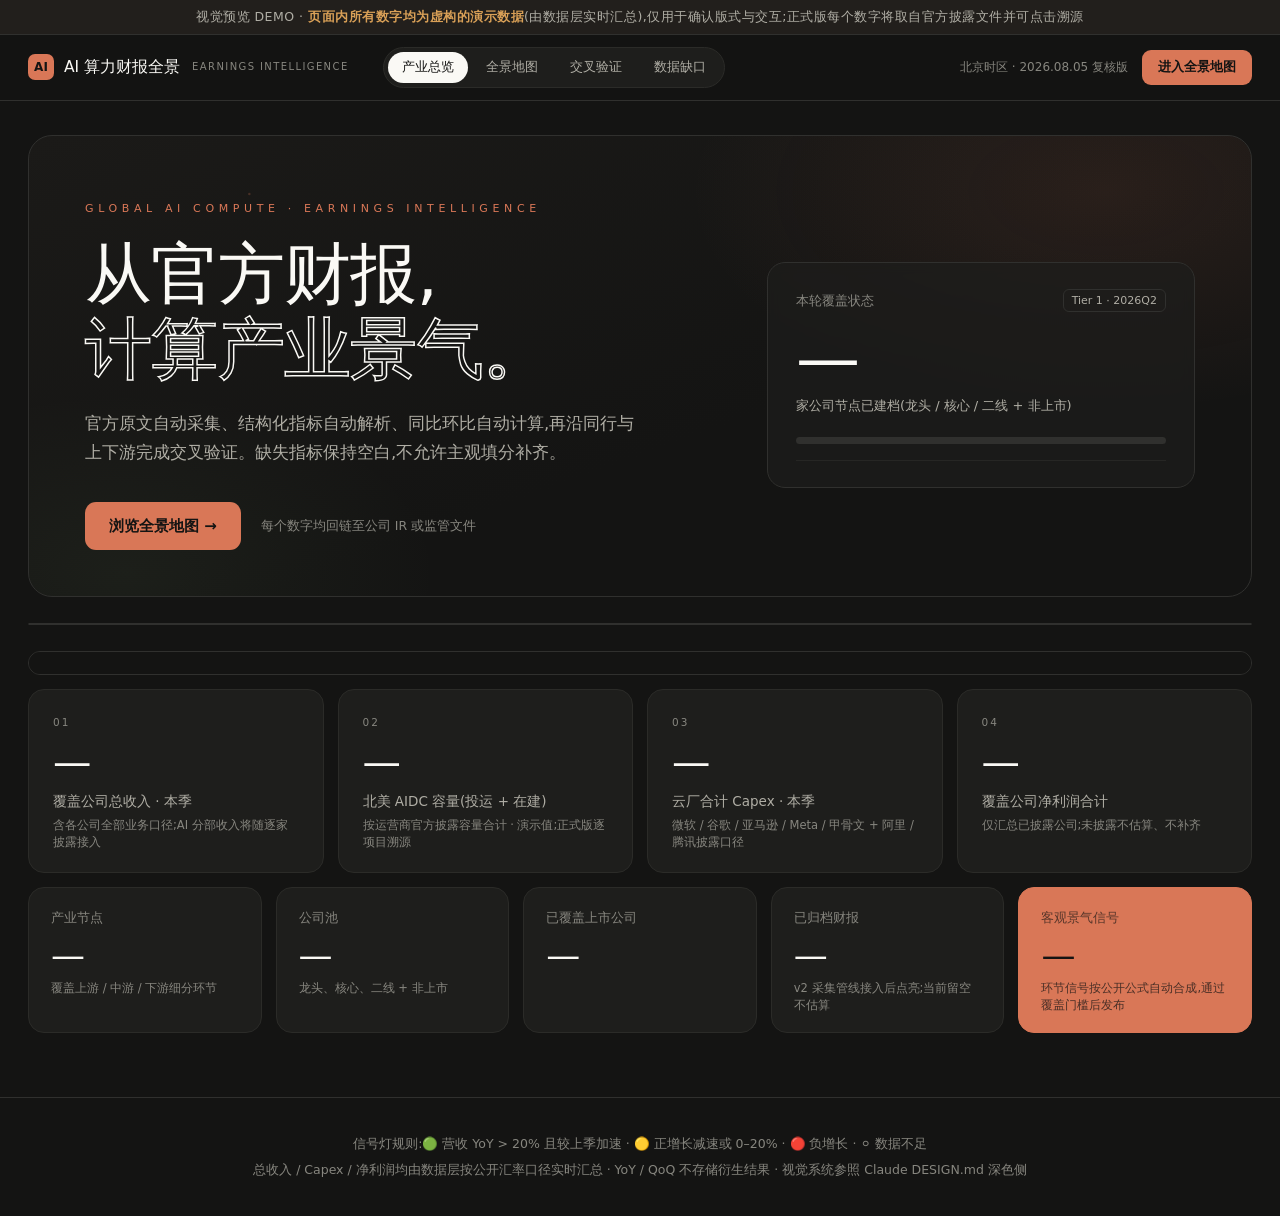
==== index.html @ 7609daa8 "feat: 数据契约与骨架(109节点注册表/calc公式层/validate校验/汇率)" ====
<!doctype html>
<html lang="zh-CN">
<head>
<meta charset="utf-8">
<meta name="viewport" content="width=device-width, initial-scale=1">
<title>AI 算力财报全景 · 产业总览</title>
<link rel="stylesheet" href="styles.css">
</head>
<body>

<div class="demo-banner">视觉预览 DEMO · <b>页面内所有数字均为虚构的演示数据</b>(由数据层实时汇总),仅用于确认版式与交互;正式版每个数字将取自官方披露文件并可点击溯源</div>

<nav class="nav">
  <div class="nav-in">
    <a class="nav-brand" href="index.html"><span class="logo">AI</span> AI 算力财报全景 <span class="en">EARNINGS INTELLIGENCE</span></a>
    <div class="nav-pills">
      <a href="index.html" class="on">产业总览</a>
      <a href="map.html">全景地图</a>
      <a href="map.html#verify">交叉验证</a>
      <a href="map.html#gaps">数据缺口</a>
    </div>
    <div class="nav-right">
      <span class="tz">北京时区 · 2026.08.05 复核版</span>
      <a class="btn-small" href="map.html">进入全景地图</a>
    </div>
  </div>
</nav>

<main class="home">

  <section class="hero-card">
    <canvas id="fxCanvas"></canvas>
    <div class="hero-left">
      <div class="overline">Global AI Compute · Earnings Intelligence</div>
      <h1>从官方财报,<br><span class="outline">计算产业景气。</span></h1>
      <p class="sub">官方原文自动采集、结构化指标自动解析、同比环比自动计算,再沿同行与上下游完成交叉验证。缺失指标保持空白,不允许主观填分补齐。</p>
      <div class="cta-row">
        <a class="btn-accent" href="map.html">浏览全景地图 →</a>
        <span class="cta-note">每个数字均回链至公司 IR 或监管文件</span>
      </div>
    </div>
    <div class="hero-panel">
      <div class="hp-head"><span>本轮覆盖状态</span><span class="tier">Tier 1 · 2026Q2</span></div>
      <div class="hp-num num" id="hpTotal" data-count>—</div>
      <div class="hp-sub">家公司节点已建档(龙头 / 核心 / 二线 + 非上市)</div>
      <div class="hp-bar">
        <i class="g" id="b1"></i><i class="a" id="b2"></i><i class="x" id="b3"></i>
      </div>
      <div class="hp-rows" id="hpRows"></div>
    </div>
  </section>

  <section class="chain" id="chain"></section>

  <div class="ticker-wrap"><div class="ticker" id="ticker"></div></div>

  <section class="bigstats">
    <div class="bstat reveal">
      <div class="bs-no">01</div>
      <div class="bs-num num" id="stRev" data-count>—</div>
      <div class="bs-label">覆盖公司总收入 · 本季</div>
      <div class="bs-note">含各公司全部业务口径;AI 分部收入将随逐家披露接入</div>
    </div>
    <div class="bstat reveal">
      <div class="bs-no">02</div>
      <div class="bs-num num" id="stGW" data-count>—</div>
      <div class="bs-label">北美 AIDC 容量(投运 + 在建)</div>
      <div class="bs-note">按运营商官方披露容量合计 · 演示值;正式版逐项目溯源</div>
    </div>
    <div class="bstat reveal">
      <div class="bs-no">03</div>
      <div class="bs-num num" id="stCapex" data-count>—</div>
      <div class="bs-label">云厂合计 Capex · 本季</div>
      <div class="bs-note">微软 / 谷歌 / 亚马逊 / Meta / 甲骨文 + 阿里 / 腾讯披露口径</div>
    </div>
    <div class="bstat reveal">
      <div class="bs-no">04</div>
      <div class="bs-num num" id="stNI" data-count>—</div>
      <div class="bs-label" id="stNILabel">覆盖公司净利润合计</div>
      <div class="bs-note">仅汇总已披露公司;未披露不估算、不补齐</div>
    </div>
  </section>

  <section class="cards5">
    <div class="c5 reveal">
      <div class="k">产业节点</div>
      <div class="v num" id="cLanes" data-count>—</div>
      <div class="n">覆盖上游 / 中游 / 下游细分环节</div>
    </div>
    <div class="c5 reveal">
      <div class="k">公司池</div>
      <div class="v num" id="cPool" data-count>—</div>
      <div class="n">龙头、核心、二线 + 非上市</div>
    </div>
    <div class="c5 reveal">
      <div class="k">已覆盖上市公司</div>
      <div class="v num" id="cListed" data-count>—</div>
      <div class="n" id="cListedNote"></div>
    </div>
    <div class="c5 reveal">
      <div class="k">已归档财报</div>
      <div class="v num">—</div>
      <div class="n">v2 采集管线接入后点亮;当前留空不估算</div>
    </div>
    <div class="c5 hl reveal">
      <div class="k">客观景气信号</div>
      <div class="v num" id="cSignals" data-count>—</div>
      <div class="n">环节信号按公开公式自动合成,通过覆盖门槛后发布</div>
    </div>
  </section>

</main>

<footer>
  <div>信号灯规则:🟢 营收 YoY &gt; 20% 且较上季加速 · 🟡 正增长减速或 0–20% · 🔴 负增长 · ⚪ 数据不足</div>
  <div class="rule">总收入 / Capex / 净利润均由数据层按公开汇率口径实时汇总 · YoY / QoQ 不存储衍生结果 · 视觉系统参照 Claude DESIGN.md 深色侧</div>
</footer>

<script src="data.js"></script>
<script>
/* ═══ 主页统计:全部由数据层实时汇总(演示数据) ═══ */
const withData = ALL.filter(c=>c.q);
const gaps     = ALL.filter(c=>!c.q);
const nonListed= gaps.filter(c=>c.gap && c.gap.includes('非上市'));
const pending  = gaps.filter(c=>!nonListed.includes(c));

/* 覆盖状态面板 */
document.getElementById('hpTotal').textContent = ALL.length;
document.getElementById('b1').style.width = (withData.length/ALL.length*100)+'%';
document.getElementById('b2').style.width = (pending.length/ALL.length*100)+'%';
document.getElementById('b3').style.width = (nonListed.length/ALL.length*100)+'%';
document.getElementById('hpRows').innerHTML = [
  ['green','已披露(有官方数据)',withData.length],
  ['yellow','待核(上市状态核查中)',pending.length],
  ['gray','非上市(指标区整体留空)',nonListed.length],
].map(r=>`<div class="hp-row"><span class="dot ${r[0]}"></span>${r[1]}<b class="num">${String(r[2]).padStart(2,'0')}</b></div>`).join('');

/* 链条步骤:6 大阶段 → 地图页锚点 */
const STEPS = [
  ['01','半导体基础','材料 · EDA · 设备 · 制造 · 封测 · 存储','lane-1'],
  ['02','算力芯片','GPU · ASIC · 互连芯片','lane-7'],
  ['03','整机与互联','ODM · 网络 · 光模块 · PCB','lane-8'],
  ['04','供电与散热','电源 · 液冷 · 温控','lane-11'],
  ['05','CSP 与能源','云厂 · Neocloud · 电力','lane-12'],
  ['06','大模型与 AI 应用','模型厂 · 软件','lane-14'],
];
document.getElementById('chain').innerHTML = STEPS.map(s=>
 `<a class="step" href="map.html#${s[3]}"><span class="arr">→</span>
   <span class="no">${s[0]}</span><span class="sn">${s[1]}</span><span class="sd">${s[2]}</span></a>`).join('');

/* 大数字带 */
const rev   = withData.reduce((s,c)=>s+usdM(c.q[5],c.cur),0);
const capex = ALL.filter(c=>c.capex).reduce((s,c)=>s+usdM(c.capex,c.cur),0);
const niL   = ALL.filter(c=>c.ni);
const ni    = niL.reduce((s,c)=>s+usdM(c.ni,c.cur),0);
document.getElementById('stRev').textContent   = fmtBig(rev);
document.getElementById('stCapex').textContent = fmtBig(capex);
document.getElementById('stNI').textContent    = fmtBig(ni);
document.getElementById('stNILabel').textContent = `覆盖公司净利润合计(${niL.length} 家已披露)`;
document.getElementById('stGW').textContent    = '18.6 GW';   /* 演示值:正式版按运营商披露逐项目合计 */

/* 五卡概览 */
const laneSigCount = LANES.filter(l=>l.companies.some(c=>c.q)).length;
document.getElementById('cLanes').textContent   = LANES.length;
document.getElementById('cPool').textContent    = ALL.length;
document.getElementById('cListed').textContent  = withData.length;
document.getElementById('cListedNote').textContent =
  `非上市 ${nonListed.length} 家 · 待核 ${pending.length} 家,不计入覆盖率`;
document.getElementById('cSignals').textContent = laneSigCount;

/* 披露动态跑马灯(演示) */
const TICKS = ['英伟达 FY27Q1 财报已披露','台积电 6 月营收已公布','SK 海力士 2026Q2 已披露',
  '微软 FY25Q4 已披露','中际旭创 2026 半年度业绩预告','CoreWeave 2026Q2 已披露',
  'Vertiv backlog 更新至 $8.5B','长鑫存储上市后首季披露','亚马逊 2026Q2 已披露',
  '澜起科技 2026Q2 业绩预告','爱德万测试 FY26Q1 已披露','盛合晶微 2026Q2 已披露'];
document.getElementById('ticker').innerHTML = TICKS.concat(TICKS)
  .map(t=>`<span><i class="t-dot">●</i><b>${t}</b></span>`).join('');
</script>
<script src="fx.js"></script>
</body>
</html>
---- styles.css ----
/* ═══ AI 算力财报全景 · 共享样式(深色侧 Claude DESIGN.md 适配) ═══ */
:root{
  --bg:#141413; --card:#1e1e1c; --card-bd:#2b2b28; --alt:#181816;
  --line:#262624; --line-strong:#30302e;
  --text:#faf9f5; --sub:#b0aea5; --meta:#87867f;
  --accent:#d97757; --terra:#c96442;
  --green:#7fa56b; --amber:#d9a057; --red:#c05757; --gray:#87867f;
  --sans:"Microsoft YaHei","微软雅黑","PingFang SC","Hiragino Sans GB",system-ui,-apple-system,sans-serif;
}
*{margin:0;padding:0;box-sizing:border-box}
body{background:var(--bg);color:var(--text);font-family:var(--sans);
  font-size:16px;line-height:1.6;-webkit-font-smoothing:antialiased}
.num{font-variant-numeric:tabular-nums}
.mono{font-family:ui-monospace,"SF Mono",Menlo,monospace}
a{color:var(--accent);text-decoration:none}

/* ── DEMO 水印条 ── */
.demo-banner{background:#221f1c;color:var(--sub);font-size:12.5px;text-align:center;
  padding:7px 16px;letter-spacing:.04em;border-bottom:1px solid var(--line-strong)}
.demo-banner b{color:var(--amber);font-weight:600}

/* ── 共享导航 ── */
.nav{position:sticky;top:0;z-index:40;background:rgba(20,20,19,.92);
  backdrop-filter:blur(8px);border-bottom:1px solid var(--line-strong)}
.nav-in{max-width:1360px;margin:0 auto;padding:12px 28px;display:flex;align-items:center;gap:22px;flex-wrap:wrap}
.nav-brand{display:flex;align-items:center;gap:10px;color:var(--text);font-weight:500;font-size:15.5px}
.nav-brand .logo{display:inline-flex;align-items:center;justify-content:center;width:26px;height:26px;
  border-radius:7px;background:var(--accent);color:#141413;font-weight:700;font-size:12px}
.nav-brand .en{color:var(--meta);font-size:10px;letter-spacing:.14em;margin-left:2px}
.nav-pills{display:flex;gap:4px;background:var(--card);border:1px solid var(--card-bd);
  border-radius:99px;padding:4px;margin-left:12px}
.nav-pills a{color:var(--sub);font-size:13px;padding:5px 14px;border-radius:99px;transition:color .15s}
.nav-pills a:hover{color:var(--text)}
.nav-pills a.on{background:var(--text);color:#141413;font-weight:500}
.nav-right{margin-left:auto;display:flex;align-items:center;gap:14px}
.nav-right .tz{font-size:12px;color:var(--meta)}
.btn-small{display:inline-block;background:var(--accent);color:#141413;font-weight:600;font-size:13px;
  padding:7px 16px;border-radius:9px}
.btn-small:hover{background:var(--terra);color:#fff}

/* ── 主页 hero 卡 ── */
.home{max-width:1360px;margin:0 auto;padding:34px 28px 0}
.hero-card{position:relative;overflow:hidden;display:grid;grid-template-columns:1.5fr 1fr;gap:40px;
  background:linear-gradient(160deg,#1b1a18 0%,#141413 60%);
  border:1px solid var(--line-strong);border-radius:24px;padding:64px 56px 46px}
.hero-card::before{content:"";position:absolute;inset:0;pointer-events:none;
  background:radial-gradient(640px 340px at 88% 12%,rgba(217,119,87,.10),transparent 65%),
             radial-gradient(520px 300px at 8% 95%,rgba(127,165,107,.07),transparent 60%)}
.overline{color:var(--accent);font-size:11px;letter-spacing:.42em;text-transform:uppercase}
.hero-card h1{margin-top:20px;font-weight:500;font-size:clamp(40px,5.2vw,72px);line-height:1.12;letter-spacing:-.01em}
.outline{color:transparent;-webkit-text-stroke:1.5px var(--text)}
@supports not (-webkit-text-stroke:1px #000){.outline{color:var(--text)}}
.hero-card .sub{margin-top:24px;max-width:34em;color:var(--sub);font-size:16.5px;line-height:1.75}
.cta-row{margin-top:34px;display:flex;align-items:center;gap:20px;flex-wrap:wrap}
.btn-accent{display:inline-block;background:var(--accent);color:#141413;font-weight:600;
  font-size:15px;padding:12px 24px;border-radius:11px}
.btn-accent:hover{background:var(--terra);color:#fff}
.cta-note{font-size:12.5px;color:var(--meta)}

/* hero 覆盖状态面板 */
.hero-panel{position:relative;background:rgba(30,30,28,.72);border:1px solid var(--line-strong);
  border-radius:18px;padding:26px 28px;align-self:center;backdrop-filter:blur(6px)}
.hp-head{display:flex;justify-content:space-between;align-items:center;font-size:12.5px;color:var(--meta)}
.hp-head .tier{border:1px solid var(--line-strong);border-radius:6px;padding:2px 8px;font-size:11px;color:var(--sub)}
.hp-num{margin-top:14px;font-size:64px;font-weight:500;line-height:1;letter-spacing:-.02em}
.hp-sub{margin-top:6px;font-size:13px;color:var(--sub)}
.hp-bar{display:flex;height:7px;border-radius:99px;overflow:hidden;margin-top:20px;background:var(--line-strong)}
.hp-bar i{display:block;height:100%}
.hp-bar .g{background:var(--green)}.hp-bar .a{background:var(--amber)}.hp-bar .x{background:var(--gray)}
.hp-rows{margin-top:16px;border-top:1px solid var(--line)}
.hp-row{display:flex;align-items:center;gap:9px;padding:10px 0;border-bottom:1px solid var(--line);
  font-size:13.5px;color:var(--sub)}
.hp-row:last-child{border-bottom:none}
.hp-row b{margin-left:auto;color:var(--text);font-weight:500;font-size:14px}
.dot{width:9px;height:9px;border-radius:99px;display:inline-block;flex:none}
.dot.green{background:var(--green)}.dot.yellow{background:var(--amber)}
.dot.red{background:var(--red)}.dot.gray{background:var(--gray)}

/* ── 链条步骤 ── */
.chain{display:grid;grid-template-columns:repeat(6,1fr);gap:0;margin-top:26px;
  border:1px solid var(--line-strong);border-radius:16px;overflow:hidden}
.step{position:relative;padding:20px 18px 18px;border-right:1px solid var(--line-strong);color:var(--sub);
  transition:background .15s}
.step:last-child{border-right:none}
.step:hover{background:var(--card)}
.step .no{font-size:10.5px;color:var(--meta);letter-spacing:.2em}
.step .sn{display:block;margin-top:8px;font-weight:500;font-size:15.5px;color:var(--text)}
.step .sd{display:block;margin-top:3px;font-size:11.5px;color:var(--meta);line-height:1.5}
.step .arr{position:absolute;top:22px;right:14px;color:var(--meta);font-size:13px}
.step:hover .arr{color:var(--accent)}

/* ── 大数字带 ── */
.bigstats{display:grid;grid-template-columns:repeat(4,1fr);gap:14px;margin-top:14px}
.bstat{background:var(--card);border:1px solid var(--card-bd);border-radius:16px;padding:24px 24px 20px}
.bstat .bs-no{font-size:10.5px;color:var(--meta);letter-spacing:.2em}
.bstat .bs-num{margin-top:12px;font-size:clamp(30px,3vw,42px);font-weight:500;letter-spacing:-.02em;line-height:1}
.bstat .bs-label{margin-top:10px;font-size:13.5px;color:var(--sub)}
.bstat .bs-note{margin-top:4px;font-size:11.5px;color:var(--meta);line-height:1.5}

/* ── 五卡概览 ── */
.cards5{display:grid;grid-template-columns:repeat(5,1fr);gap:14px;margin:14px 0 0}
.c5{background:var(--card);border:1px solid var(--card-bd);border-radius:16px;padding:20px 22px 18px}
.c5.hl{background:var(--accent);border-color:var(--accent)}
.c5 .k{font-size:12.5px;color:var(--meta)}
.c5.hl .k{color:rgba(20,20,19,.65)}
.c5 .v{margin-top:10px;font-size:34px;font-weight:500;letter-spacing:-.02em;line-height:1}
.c5 .n{margin-top:8px;font-size:11.5px;color:var(--meta);line-height:1.5}
.c5.hl .v,.c5.hl .n{color:#141413}
.c5.hl .n{color:rgba(20,20,19,.72)}

/* ── 地图页 ── */
.infobar{border-bottom:1px solid var(--line-strong)}
.infobar-in{max-width:1360px;margin:0 auto;padding:9px 28px;display:flex;gap:18px;
  font-size:12.5px;color:var(--meta);align-items:center}
.progress{height:6px;width:120px;background:var(--line-strong);border-radius:99px;overflow:hidden;display:inline-block}
.progress i{display:block;height:100%;width:70%;background:var(--accent);border-radius:99px}
.hero{max-width:1360px;margin:0 auto;padding:56px 28px 32px}
.hero h1{font-weight:500;font-size:clamp(30px,4vw,48px);line-height:1.15;letter-spacing:-.01em;max-width:18em}
.hero p.sub{margin-top:14px;max-width:56em;color:var(--sub);font-size:16px}
.legend{display:flex;gap:26px;flex-wrap:wrap;margin-top:24px;font-size:13px;color:var(--sub)}
.legend .grp{display:flex;gap:10px;align-items:center;flex-wrap:wrap}
.tierbadge{font-size:11.5px;color:var(--meta)}
.map{max-width:1360px;margin:0 auto;padding:0 28px 24px}
.lane{display:grid;grid-template-columns:200px 1fr;border-top:1px solid var(--line-strong);scroll-margin-top:96px}
.lane:last-child{border-bottom:1px solid var(--line-strong)}
.lane-label{padding:22px 20px 22px 0;border-right:1px solid var(--line)}
.lane-idx{font-size:10px;letter-spacing:.5px;color:var(--meta);text-transform:uppercase}
.lane-name{font-weight:500;font-size:18px;line-height:1.3;margin-top:4px}
.lane-en{font-size:11px;color:var(--meta);margin-top:2px;letter-spacing:.06em}
.lane-signal{margin-top:12px;display:inline-flex;align-items:center;gap:7px;font-size:12px;color:var(--sub)}
.cards{display:flex;flex-wrap:wrap;gap:10px;padding:20px 0 20px 22px;align-items:stretch}
.card{position:relative;text-align:left;background:var(--card);border:1px solid var(--card-bd);
  border-radius:10px;padding:12px 14px 11px;cursor:pointer;font-family:inherit;color:inherit;
  transition:box-shadow .18s ease,transform .18s ease}
.card:hover{box-shadow:0 0 0 1px #4d4c48;transform:translateY(-1px)}
.card:active{box-shadow:inset 0 0 0 1px #5e5d59}
.card.selected{box-shadow:0 0 0 1.5px var(--accent)}
.card .dot{position:absolute;top:12px;right:12px}
.card.lg{width:224px}.card.md{width:184px}.card.sm{width:156px}
.card .nm{font-weight:500;font-size:15px;line-height:1.25;padding-right:16px}
.card .tk{font-size:10.5px;color:var(--meta);margin-top:3px;letter-spacing:.02em}
.card .rev{margin-top:10px;font-size:20px;font-weight:500;letter-spacing:-.01em}
.card .yoy{font-size:12px;margin-top:2px;font-weight:500}
.yoy.up{color:var(--green)}.yoy.flat{color:var(--amber)}.yoy.down{color:var(--red)}
.card .acc{font-weight:400;color:var(--meta)}
.card.nodata{background:transparent;border-style:dashed;border-color:#3d3d3a;cursor:default}
.card.nodata:hover{box-shadow:none;transform:none}
.card.nodata .rev{color:var(--meta)}
.card.nodata .why{font-size:11.5px;color:var(--meta);margin-top:2px}
.cloudtag{font-size:10px;border:1px solid #3d3d3a;border-radius:99px;
  padding:1px 7px;color:var(--meta);margin-left:5px;vertical-align:1px}
.alt{background:var(--alt);border-top:1px solid var(--line-strong);margin-top:52px}
.alt-in{max-width:1360px;margin:0 auto;padding:68px 28px 80px;
  display:grid;grid-template-columns:1.35fr 1fr;gap:56px}
.alt h2{font-weight:500;font-size:28px;line-height:1.2}
.alt .kick{font-size:10px;letter-spacing:.5px;text-transform:uppercase;color:var(--accent);margin-bottom:12px}
.vchain{margin-top:26px;border-top:1px solid var(--line-strong)}
.vrow{display:grid;grid-template-columns:26px 120px 1fr;gap:14px;
  padding:15px 0;border-bottom:1px solid var(--line-strong);font-size:13.5px;align-items:start}
.vrow .mark{font-size:15px;line-height:1.4}
.vrow .vn{font-weight:500;font-size:15px;line-height:1.35}
.vrow .pair{color:var(--sub);line-height:1.55}
.vrow .pair b{color:var(--text);font-weight:500}
.vrow .note{color:var(--meta);font-size:12px;margin-top:3px}
.gaplist{margin-top:26px;border-top:1px solid var(--line-strong)}
.gaprow{display:flex;justify-content:space-between;gap:14px;padding:12px 0;
  border-bottom:1px solid var(--line-strong);font-size:13.5px}
.gaprow .gn{color:var(--text)}
.gaprow .gr{color:var(--meta);font-size:12.5px;text-align:right}
.alt .foot{margin-top:22px;font-size:12.5px;color:var(--meta);line-height:1.6}
.overlay{position:fixed;inset:0;background:rgba(0,0,0,.55);opacity:0;
  pointer-events:none;transition:opacity .3s ease;z-index:60}
.overlay.on{opacity:1;pointer-events:auto}
.drawer{position:fixed;top:0;right:0;bottom:0;width:min(440px,94vw);z-index:70;
  background:#1a1917;color:var(--sub);border-left:1px solid var(--line-strong);
  transform:translateX(103%);transition:transform .38s cubic-bezier(.16,1,.3,1);
  overflow-y:auto;padding:30px 30px 48px}
.drawer.on{transform:translateX(0)}
.drawer .close{position:absolute;top:18px;right:18px;background:none;border:1px solid var(--line-strong);
  color:var(--sub);width:34px;height:34px;border-radius:8px;cursor:pointer;font-size:15px}
.drawer .close:hover{border-color:#5e5d59}
.d-tier{font-size:11px;letter-spacing:.4px;text-transform:uppercase;color:var(--accent)}
.d-name{font-weight:500;font-size:32px;color:var(--text);line-height:1.15;margin-top:8px}
.d-tk{font-size:12.5px;color:var(--meta);margin-top:6px}
.d-sec{margin-top:30px}
.d-sec h3{font-size:11px;letter-spacing:.4px;text-transform:uppercase;color:var(--meta);
  font-weight:500;margin-bottom:14px}
.bars{display:flex;align-items:flex-end;gap:10px;height:110px;border-bottom:1px solid var(--line-strong)}
.bar{flex:1;display:flex;flex-direction:column;justify-content:flex-end;gap:6px;height:100%}
.bar i{display:block;background:var(--line-strong);border-radius:5px 5px 0 0;min-height:3px}
.bar.cur i{background:var(--accent)}
.bar span{font-size:10.5px;color:var(--meta);text-align:center}
.ktable{width:100%;border-collapse:collapse;font-size:13.5px}
.ktable td{padding:9px 0;border-bottom:1px solid var(--line-strong)}
.ktable td:first-child{color:var(--meta)}
.ktable td:last-child{text-align:right;color:var(--text);font-weight:500}
.src{border:1px solid var(--line-strong);border-radius:12px;padding:14px 16px;font-size:13px}
.src a{text-decoration:none;word-break:break-all}
.src a:hover{text-decoration:underline}
.src .meta{color:var(--meta);font-size:12px;margin-top:6px}
.d-demo{margin-top:26px;font-size:12px;color:var(--meta);border-top:1px dashed var(--line-strong);
  padding-top:14px;line-height:1.6}
footer{padding:36px 28px;text-align:center;font-size:12.5px;color:var(--meta);
  border-top:1px solid var(--line-strong);margin-top:64px}
footer .rule{margin-top:6px}

@media (max-width:1100px){
  .chain{grid-template-columns:repeat(3,1fr)}
  .step:nth-child(3){border-right:none}
  .step:nth-child(-n+3){border-bottom:1px solid var(--line-strong)}
  .bigstats{grid-template-columns:repeat(2,1fr)}
  .cards5{grid-template-columns:repeat(3,1fr)}
}
@media (max-width:960px){
  .hero-card{grid-template-columns:1fr;padding:44px 30px 34px}
  .lane{grid-template-columns:1fr}
  .lane-label{border-right:none;border-bottom:1px dashed var(--line);padding-bottom:12px}
  .cards{padding-left:0}
  .alt-in{grid-template-columns:1fr;gap:44px}
  .nav-pills{display:none}
}
@media (max-width:640px){
  .chain{grid-template-columns:1fr 1fr}
  .bigstats{grid-template-columns:1fr}
  .cards5{grid-template-columns:1fr 1fr}
}
@media (prefers-reduced-motion:reduce){ *{transition:none!important} }

/* ── 科技感动效(reduced-motion 下全部关闭) ── */
.sub.oneline{max-width:none;white-space:nowrap}
@media (max-width:1100px){.sub.oneline{white-space:normal}}

#fxCanvas{position:absolute;inset:0;z-index:0;opacity:.55}
.hero-left,.hero-panel{position:relative;z-index:1}

.dot.live{animation:pulse 2.2s ease-in-out infinite}
@keyframes pulse{0%,100%{box-shadow:0 0 0 0 rgba(127,165,107,.55)}50%{box-shadow:0 0 0 6px rgba(127,165,107,0)}}

.reveal{opacity:0;transform:translateY(14px);transition:opacity .6s ease,transform .6s ease}
.reveal.in{opacity:1;transform:none}

.bar i{transition:height .55s cubic-bezier(.16,1,.3,1)}

.ticker-wrap{margin-top:26px;border:1px solid var(--line-strong);border-radius:12px;
  overflow:hidden;position:relative}
.ticker{display:flex;white-space:nowrap;padding:11px 0;width:max-content;
  animation:marquee 38s linear infinite;font-size:12.5px;color:var(--meta)}
.ticker span{margin-right:48px}
.ticker span b{color:var(--sub);font-weight:500}
.ticker .t-dot{color:var(--green);margin-right:7px;font-size:9px}
@keyframes marquee{from{transform:translateX(0)}to{transform:translateX(-50%)}}
.ticker-wrap::before,.ticker-wrap::after{content:"";position:absolute;top:0;bottom:0;width:64px;z-index:1;pointer-events:none}
.ticker-wrap::before{left:0;background:linear-gradient(90deg,var(--bg),transparent)}
.ticker-wrap::after{right:0;background:linear-gradient(-90deg,var(--bg),transparent)}

@media (prefers-reduced-motion:reduce){
  .reveal{opacity:1;transform:none}
  .ticker{animation:none}
  .dot.live{animation:none}
}
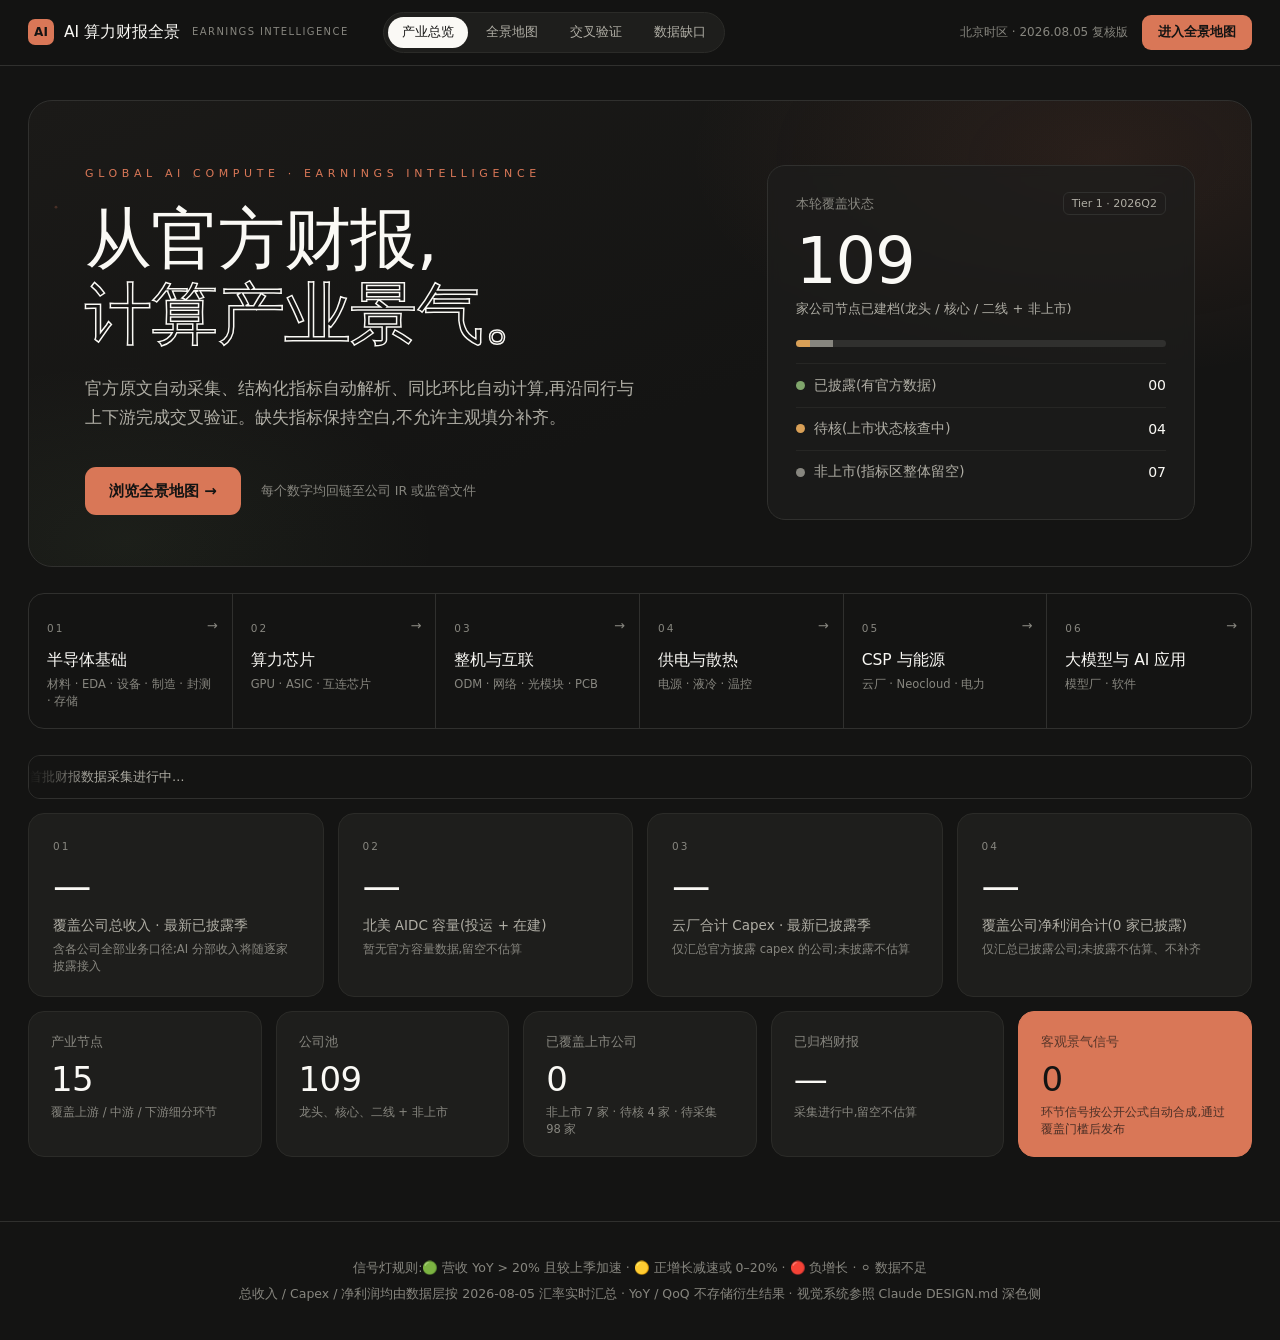
==== commit daba522c: "feat: 前端迁移真实数据层(render-home/render-map,移除演示生成器)" ====
--- a/index.html
+++ b/index.html
@@ -7,8 +7,6 @@
 <link rel="stylesheet" href="styles.css">
 </head>
 <body>
-
-<div class="demo-banner">视觉预览 DEMO · <b>页面内所有数字均为虚构的演示数据</b>(由数据层实时汇总),仅用于确认版式与交互;正式版每个数字将取自官方披露文件并可点击溯源</div>
 
 <nav class="nav">
   <div class="nav-in">
@@ -58,20 +56,20 @@
     <div class="bstat reveal">
       <div class="bs-no">01</div>
       <div class="bs-num num" id="stRev" data-count>—</div>
-      <div class="bs-label">覆盖公司总收入 · 本季</div>
+      <div class="bs-label">覆盖公司总收入 · 最新已披露季</div>
       <div class="bs-note">含各公司全部业务口径;AI 分部收入将随逐家披露接入</div>
     </div>
     <div class="bstat reveal">
       <div class="bs-no">02</div>
       <div class="bs-num num" id="stGW" data-count>—</div>
       <div class="bs-label">北美 AIDC 容量(投运 + 在建)</div>
-      <div class="bs-note">按运营商官方披露容量合计 · 演示值;正式版逐项目溯源</div>
+      <div class="bs-note">按运营商官方披露容量合计;无数据则留空</div>
     </div>
     <div class="bstat reveal">
       <div class="bs-no">03</div>
       <div class="bs-num num" id="stCapex" data-count>—</div>
-      <div class="bs-label">云厂合计 Capex · 本季</div>
-      <div class="bs-note">微软 / 谷歌 / 亚马逊 / Meta / 甲骨文 + 阿里 / 腾讯披露口径</div>
+      <div class="bs-label">云厂合计 Capex · 最新已披露季</div>
+      <div class="bs-note">仅汇总官方披露 capex 的公司;未披露不估算</div>
     </div>
     <div class="bstat reveal">
       <div class="bs-no">04</div>
@@ -99,8 +97,8 @@
     </div>
     <div class="c5 reveal">
       <div class="k">已归档财报</div>
-      <div class="v num">—</div>
-      <div class="n">v2 采集管线接入后点亮;当前留空不估算</div>
+      <div class="v num" id="cArchived">—</div>
+      <div class="n" id="cArchivedNote"></div>
     </div>
     <div class="c5 hl reveal">
       <div class="k">客观景气信号</div>
@@ -113,69 +111,16 @@
 
 <footer>
   <div>信号灯规则:🟢 营收 YoY &gt; 20% 且较上季加速 · 🟡 正增长减速或 0–20% · 🔴 负增长 · ⚪ 数据不足</div>
-  <div class="rule">总收入 / Capex / 净利润均由数据层按公开汇率口径实时汇总 · YoY / QoQ 不存储衍生结果 · 视觉系统参照 Claude DESIGN.md 深色侧</div>
+  <div class="rule">总收入 / Capex / 净利润均由数据层按 2026-08-05 汇率实时汇总 · YoY / QoQ 不存储衍生结果 · 视觉系统参照 Claude DESIGN.md 深色侧</div>
 </footer>
 
-<script src="data.js"></script>
-<script>
-/* ═══ 主页统计:全部由数据层实时汇总(演示数据) ═══ */
-const withData = ALL.filter(c=>c.q);
-const gaps     = ALL.filter(c=>!c.q);
-const nonListed= gaps.filter(c=>c.gap && c.gap.includes('非上市'));
-const pending  = gaps.filter(c=>!nonListed.includes(c));
-
-/* 覆盖状态面板 */
-document.getElementById('hpTotal').textContent = ALL.length;
-document.getElementById('b1').style.width = (withData.length/ALL.length*100)+'%';
-document.getElementById('b2').style.width = (pending.length/ALL.length*100)+'%';
-document.getElementById('b3').style.width = (nonListed.length/ALL.length*100)+'%';
-document.getElementById('hpRows').innerHTML = [
-  ['green','已披露(有官方数据)',withData.length],
-  ['yellow','待核(上市状态核查中)',pending.length],
-  ['gray','非上市(指标区整体留空)',nonListed.length],
-].map(r=>`<div class="hp-row"><span class="dot ${r[0]}"></span>${r[1]}<b class="num">${String(r[2]).padStart(2,'0')}</b></div>`).join('');
-
-/* 链条步骤:6 大阶段 → 地图页锚点 */
-const STEPS = [
-  ['01','半导体基础','材料 · EDA · 设备 · 制造 · 封测 · 存储','lane-1'],
-  ['02','算力芯片','GPU · ASIC · 互连芯片','lane-7'],
-  ['03','整机与互联','ODM · 网络 · 光模块 · PCB','lane-8'],
-  ['04','供电与散热','电源 · 液冷 · 温控','lane-11'],
-  ['05','CSP 与能源','云厂 · Neocloud · 电力','lane-12'],
-  ['06','大模型与 AI 应用','模型厂 · 软件','lane-14'],
-];
-document.getElementById('chain').innerHTML = STEPS.map(s=>
- `<a class="step" href="map.html#${s[3]}"><span class="arr">→</span>
-   <span class="no">${s[0]}</span><span class="sn">${s[1]}</span><span class="sd">${s[2]}</span></a>`).join('');
-
-/* 大数字带 */
-const rev   = withData.reduce((s,c)=>s+usdM(c.q[5],c.cur),0);
-const capex = ALL.filter(c=>c.capex).reduce((s,c)=>s+usdM(c.capex,c.cur),0);
-const niL   = ALL.filter(c=>c.ni);
-const ni    = niL.reduce((s,c)=>s+usdM(c.ni,c.cur),0);
-document.getElementById('stRev').textContent   = fmtBig(rev);
-document.getElementById('stCapex').textContent = fmtBig(capex);
-document.getElementById('stNI').textContent    = fmtBig(ni);
-document.getElementById('stNILabel').textContent = `覆盖公司净利润合计(${niL.length} 家已披露)`;
-document.getElementById('stGW').textContent    = '18.6 GW';   /* 演示值:正式版按运营商披露逐项目合计 */
-
-/* 五卡概览 */
-const laneSigCount = LANES.filter(l=>l.companies.some(c=>c.q)).length;
-document.getElementById('cLanes').textContent   = LANES.length;
-document.getElementById('cPool').textContent    = ALL.length;
-document.getElementById('cListed').textContent  = withData.length;
-document.getElementById('cListedNote').textContent =
-  `非上市 ${nonListed.length} 家 · 待核 ${pending.length} 家,不计入覆盖率`;
-document.getElementById('cSignals').textContent = laneSigCount;
-
-/* 披露动态跑马灯(演示) */
-const TICKS = ['英伟达 FY27Q1 财报已披露','台积电 6 月营收已公布','SK 海力士 2026Q2 已披露',
-  '微软 FY25Q4 已披露','中际旭创 2026 半年度业绩预告','CoreWeave 2026Q2 已披露',
-  'Vertiv backlog 更新至 $8.5B','长鑫存储上市后首季披露','亚马逊 2026Q2 已披露',
-  '澜起科技 2026Q2 业绩预告','爱德万测试 FY26Q1 已披露','盛合晶微 2026Q2 已披露'];
-document.getElementById('ticker').innerHTML = TICKS.concat(TICKS)
-  .map(t=>`<span><i class="t-dot">●</i><b>${t}</b></span>`).join('');
-</script>
+<script src="data/companies.js"></script>
+<script src="data/metrics.js"></script>
+<script src="data/sources.js"></script>
+<script src="data/capacity.js"></script>
+<script src="data/fx.js"></script>
+<script src="js/calc.js"></script>
+<script src="js/render-home.js"></script>
 <script src="fx.js"></script>
 </body>
 </html>
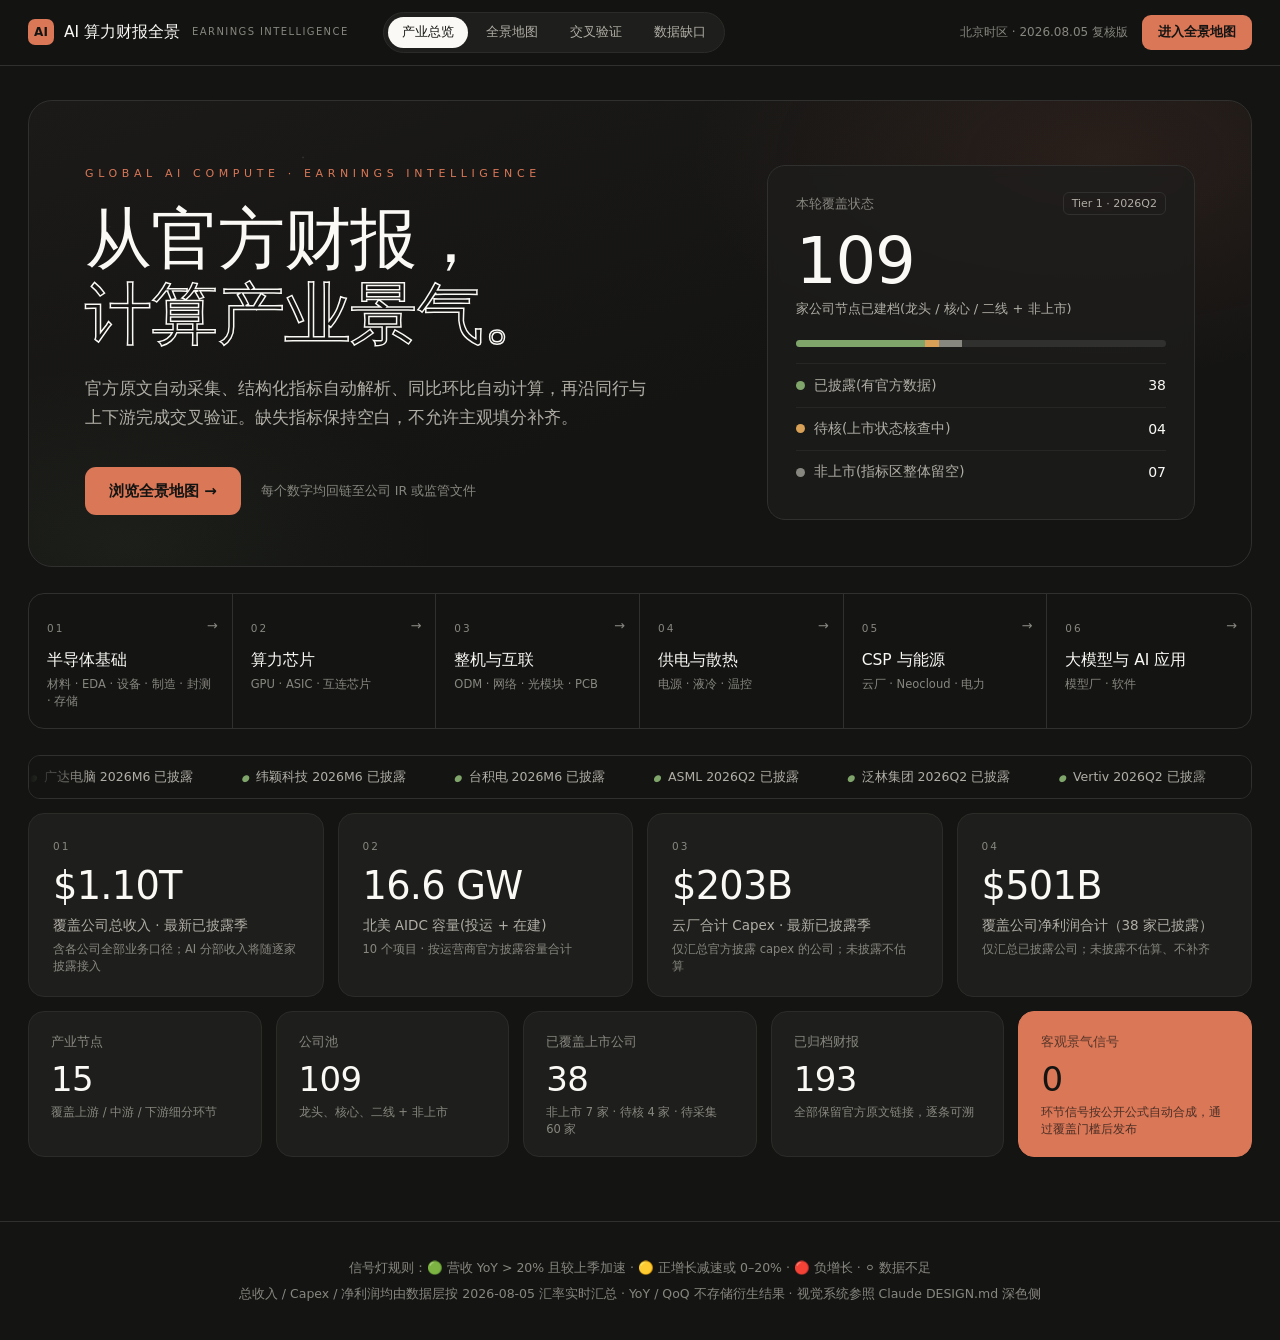
==== commit 7655ede5: "fix(copy): 中英文案标点更正——半角逗号/分号/冒号/引号/括号统一为全角" ====
--- a/index.html
+++ b/index.html
@@ -30,8 +30,8 @@
     <canvas id="fxCanvas"></canvas>
     <div class="hero-left">
       <div class="overline">Global AI Compute · Earnings Intelligence</div>
-      <h1>从官方财报,<br><span class="outline">计算产业景气。</span></h1>
-      <p class="sub">官方原文自动采集、结构化指标自动解析、同比环比自动计算,再沿同行与上下游完成交叉验证。缺失指标保持空白,不允许主观填分补齐。</p>
+      <h1>从官方财报，<br><span class="outline">计算产业景气。</span></h1>
+      <p class="sub">官方原文自动采集、结构化指标自动解析、同比环比自动计算，再沿同行与上下游完成交叉验证。缺失指标保持空白，不允许主观填分补齐。</p>
       <div class="cta-row">
         <a class="btn-accent" href="map.html">浏览全景地图 →</a>
         <span class="cta-note">每个数字均回链至公司 IR 或监管文件</span>
@@ -57,25 +57,25 @@
       <div class="bs-no">01</div>
       <div class="bs-num num" id="stRev" data-count>—</div>
       <div class="bs-label">覆盖公司总收入 · 最新已披露季</div>
-      <div class="bs-note">含各公司全部业务口径;AI 分部收入将随逐家披露接入</div>
+      <div class="bs-note">含各公司全部业务口径；AI 分部收入将随逐家披露接入</div>
     </div>
     <div class="bstat reveal">
       <div class="bs-no">02</div>
       <div class="bs-num num" id="stGW" data-count>—</div>
       <div class="bs-label">北美 AIDC 容量(投运 + 在建)</div>
-      <div class="bs-note">按运营商官方披露容量合计;无数据则留空</div>
+      <div class="bs-note">按运营商官方披露容量合计；无数据则留空</div>
     </div>
     <div class="bstat reveal">
       <div class="bs-no">03</div>
       <div class="bs-num num" id="stCapex" data-count>—</div>
       <div class="bs-label">云厂合计 Capex · 最新已披露季</div>
-      <div class="bs-note">仅汇总官方披露 capex 的公司;未披露不估算</div>
+      <div class="bs-note">仅汇总官方披露 capex 的公司；未披露不估算</div>
     </div>
     <div class="bstat reveal">
       <div class="bs-no">04</div>
       <div class="bs-num num" id="stNI" data-count>—</div>
       <div class="bs-label" id="stNILabel">覆盖公司净利润合计</div>
-      <div class="bs-note">仅汇总已披露公司;未披露不估算、不补齐</div>
+      <div class="bs-note">仅汇总已披露公司；未披露不估算、不补齐</div>
     </div>
   </section>
 
@@ -103,14 +103,14 @@
     <div class="c5 hl reveal">
       <div class="k">客观景气信号</div>
       <div class="v num" id="cSignals" data-count>—</div>
-      <div class="n">环节信号按公开公式自动合成,通过覆盖门槛后发布</div>
+      <div class="n">环节信号按公开公式自动合成，通过覆盖门槛后发布</div>
     </div>
   </section>
 
 </main>
 
 <footer>
-  <div>信号灯规则:🟢 营收 YoY &gt; 20% 且较上季加速 · 🟡 正增长减速或 0–20% · 🔴 负增长 · ⚪ 数据不足</div>
+  <div>信号灯规则：🟢 营收 YoY &gt; 20% 且较上季加速 · 🟡 正增长减速或 0–20% · 🔴 负增长 · ⚪ 数据不足</div>
   <div class="rule">总收入 / Capex / 净利润均由数据层按 2026-08-05 汇率实时汇总 · YoY / QoQ 不存储衍生结果 · 视觉系统参照 Claude DESIGN.md 深色侧</div>
 </footer>
 
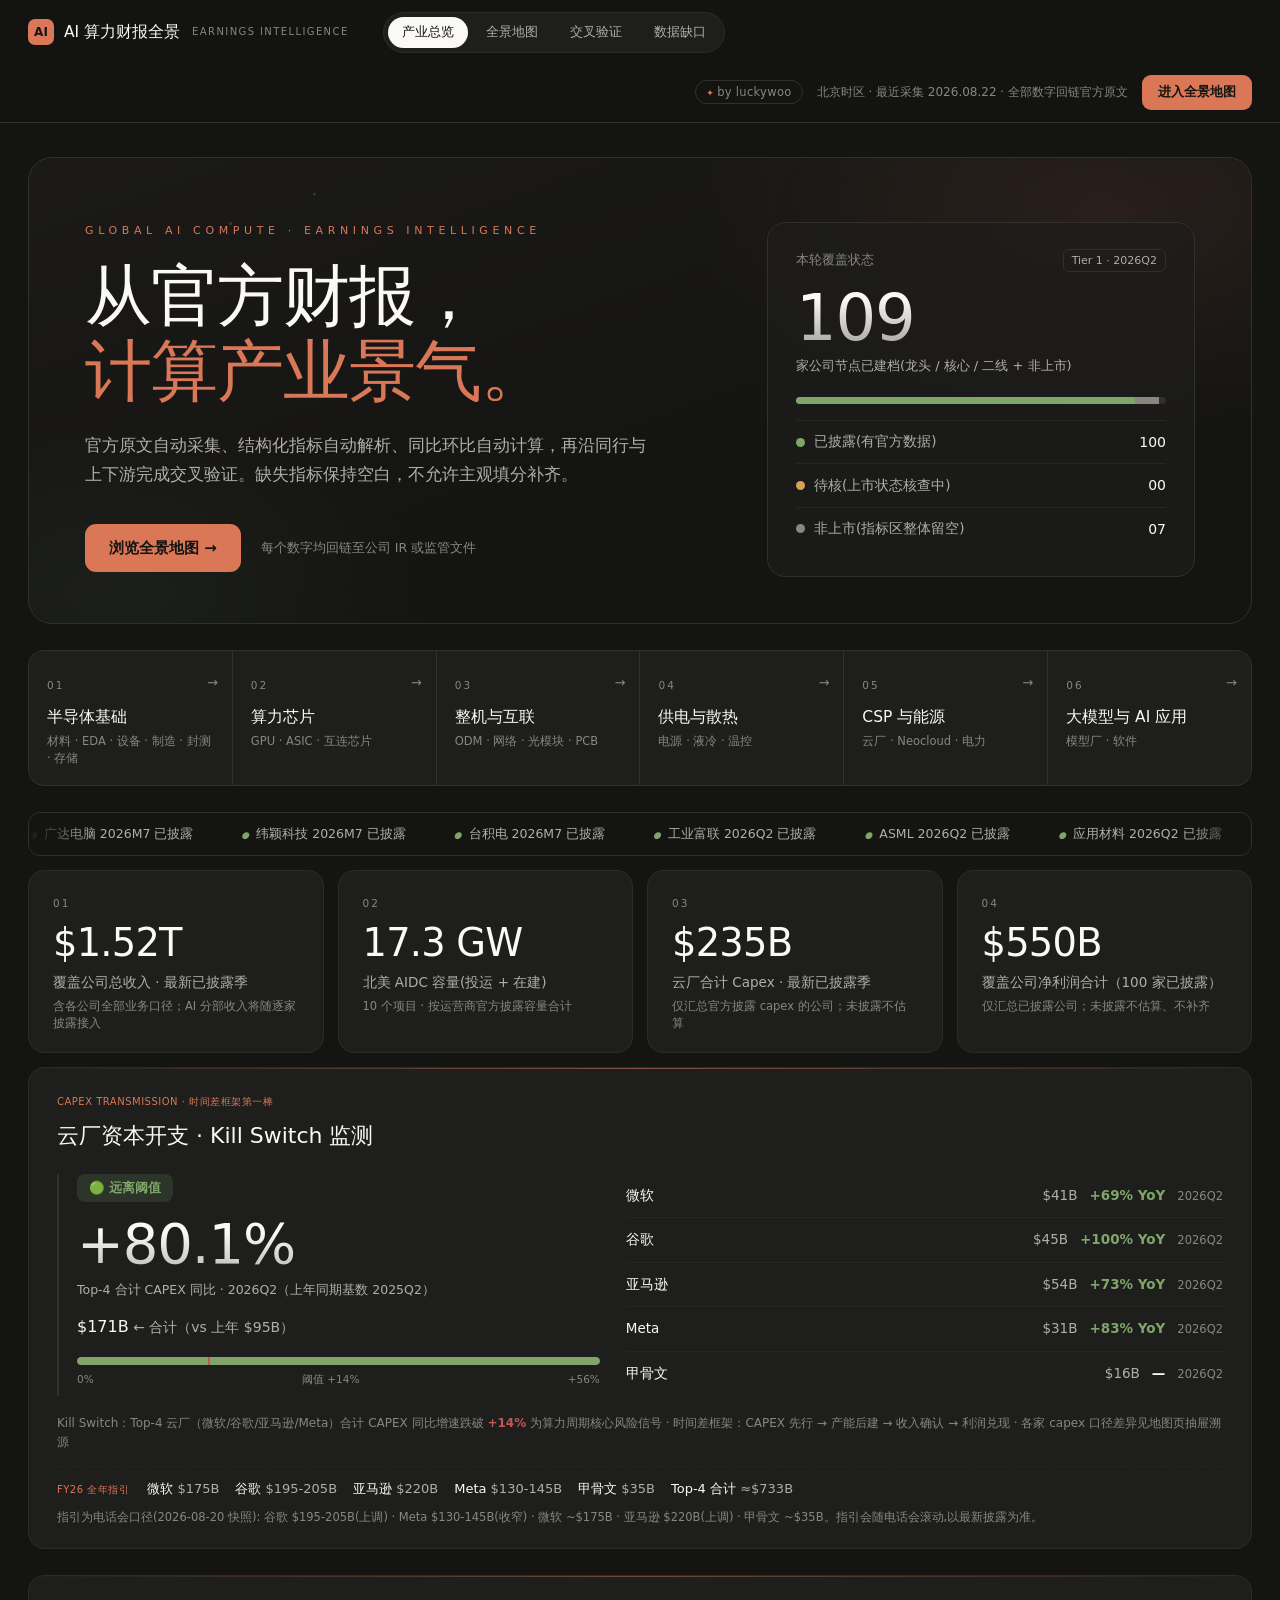
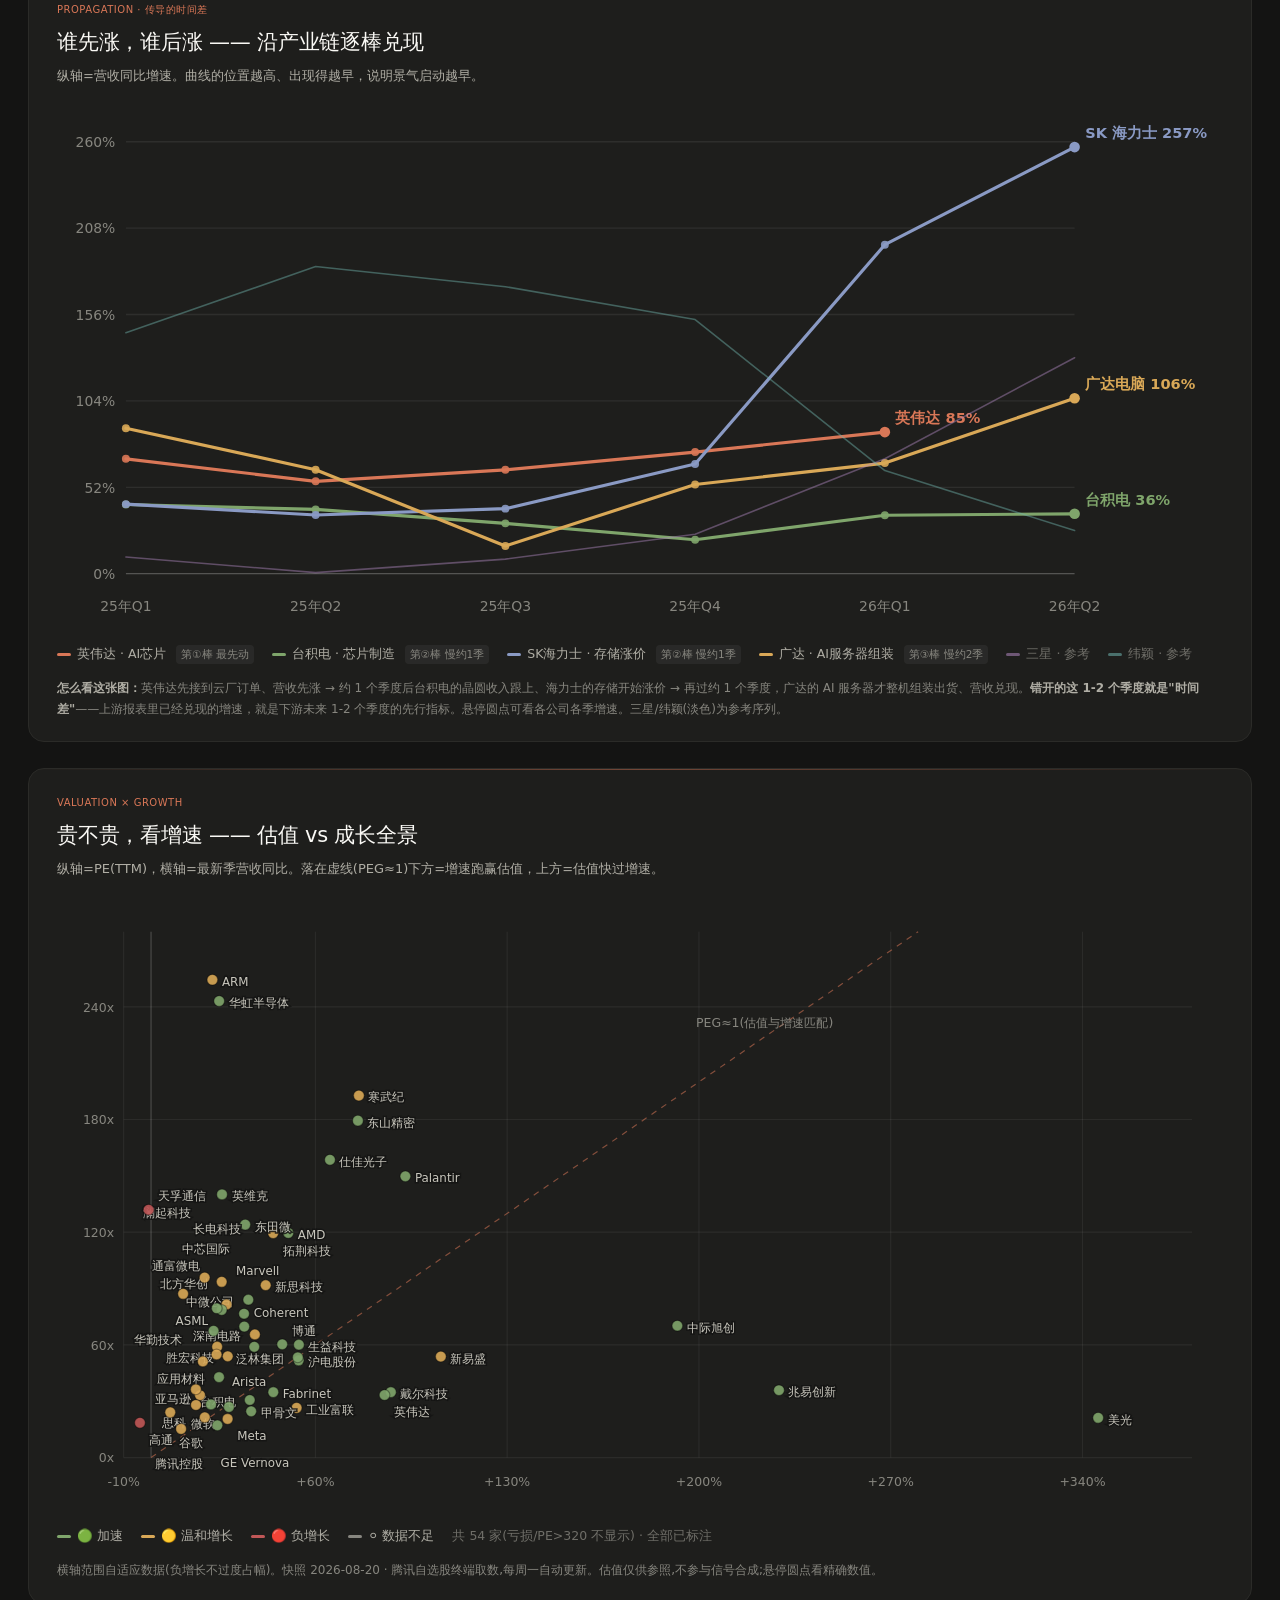
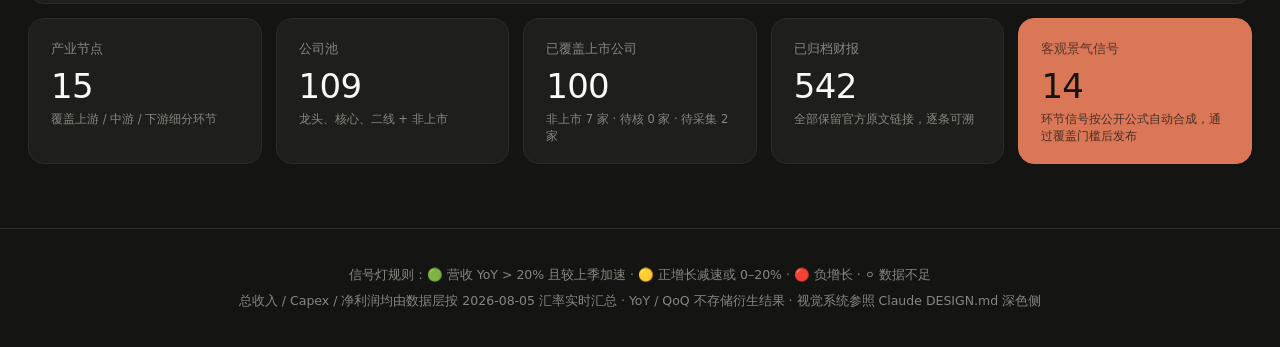
==== commit fb033195: "feat(data): 2026Q2补齐5家(拓荆/长电/东山/景旺中报H1−Q1派生+揖斐电FY26Q1决算短信)+dsbj/jw 2026Q1归母口径修正 - 拓荆18.00亿/长电103.56亿" ====
--- a/index.html
+++ b/index.html
@@ -2,9 +2,12 @@
 <html lang="zh-CN">
 <head>
 <meta charset="utf-8">
-<meta name="viewport" content="width=device-width, initial-scale=1">
+<meta name="viewport" content="width=device-width, initial-scale=1, maximum-scale=1, viewport-fit=cover">
 <title>AI 算力财报全景 · 产业总览</title>
 <link rel="stylesheet" href="styles.css">
+  <link rel="manifest" href="manifest.webmanifest">
+  <meta name="theme-color" content="#141413">
+  <link rel="apple-touch-icon" href="icons/icon-192.png">
 </head>
 <body>
 
@@ -18,7 +21,8 @@
       <a href="map.html#gaps">数据缺口</a>
     </div>
     <div class="nav-right">
-      <span class="tz">北京时区 · 2026.08.05 复核版</span>
+      <span class="author">by luckywoo</span>
+      <span class="tz" id="tzNote">北京时区 · 数据实时计算</span>
       <a class="btn-small" href="map.html">进入全景地图</a>
     </div>
   </div>
@@ -79,6 +83,27 @@
     </div>
   </section>
 
+  <section class="capex-panel">
+    <div class="cp-head">
+      <div class="kick">Capex Transmission · 时间差框架第一棒</div>
+      <h2>云厂资本开支 · Kill Switch 监测</h2>
+    </div>
+    <div class="cp-grid">
+      <div class="killswitch" id="killswitch"></div>
+      <div class="cp-list" id="capexList"></div>
+    </div>
+    <p class="cp-foot">Kill Switch：Top-4 云厂（微软/谷歌/亚马逊/Meta）合计 CAPEX 同比增速跌破 <b>+14%</b> 为算力周期核心风险信号 · 时间差框架：CAPEX 先行 → 产能后建 → 收入确认 → 利润兑现 · 各家 capex 口径差异见地图页抽屉溯源</p>
+  </section>
+
+
+  <section class="lp-panel">
+    <div class="lp-inner" id="lagpanel"></div>
+  </section>
+
+  <section class="lp-panel">
+    <div class="lp-inner" id="scatter"></div>
+  </section>
+
   <section class="cards5">
     <div class="c5 reveal">
       <div class="k">产业节点</div>
@@ -119,8 +144,13 @@
 <script src="data/sources.js"></script>
 <script src="data/capacity.js"></script>
 <script src="data/fx.js"></script>
+<script src="data/calendar.js"></script>
+<script src="data/valuation.js"></script>
+<script src="data/guidance.js"></script>
 <script src="js/calc.js"></script>
 <script src="js/render-home.js"></script>
+<script src="js/panels-home.js"></script>
 <script src="fx.js"></script>
+<script src="js/pwa.js"></script>
 </body>
 </html>
--- a/styles.css
+++ b/styles.css
@@ -48,8 +48,7 @@
              radial-gradient(520px 300px at 8% 95%,rgba(127,165,107,.07),transparent 60%)}
 .overline{color:var(--accent);font-size:11px;letter-spacing:.42em;text-transform:uppercase}
 .hero-card h1{margin-top:20px;font-weight:500;font-size:clamp(40px,5.2vw,72px);line-height:1.12;letter-spacing:-.01em}
-.outline{color:transparent;-webkit-text-stroke:1.5px var(--text)}
-@supports not (-webkit-text-stroke:1px #000){.outline{color:var(--text)}}
+.outline{color:var(--accent)}
 .hero-card .sub{margin-top:24px;max-width:34em;color:var(--sub);font-size:16.5px;line-height:1.75}
 .cta-row{margin-top:34px;display:flex;align-items:center;gap:20px;flex-wrap:wrap}
 .btn-accent{display:inline-block;background:var(--accent);color:#141413;font-weight:600;
@@ -77,12 +76,11 @@
 .dot.red{background:var(--red)}.dot.gray{background:var(--gray)}
 
 /* ── 链条步骤 ── */
-.chain{display:grid;grid-template-columns:repeat(6,1fr);gap:0;margin-top:26px;
-  border:1px solid var(--line-strong);border-radius:16px;overflow:hidden}
-.step{position:relative;padding:20px 18px 18px;border-right:1px solid var(--line-strong);color:var(--sub);
+.chain{display:grid;grid-template-columns:repeat(6,1fr);gap:1px;margin-top:26px;
+  background:var(--line-strong);border:1px solid var(--line-strong);border-radius:16px;overflow:hidden}
+.step{position:relative;padding:20px 18px 18px;background:var(--card);color:var(--sub);
   transition:background .15s}
-.step:last-child{border-right:none}
-.step:hover{background:var(--card)}
+.step:hover{background:rgba(255,255,255,.03)}
 .step .no{font-size:10.5px;color:var(--meta);letter-spacing:.2em}
 .step .sn{display:block;margin-top:8px;font-weight:500;font-size:15.5px;color:var(--text)}
 .step .sd{display:block;margin-top:3px;font-size:11.5px;color:var(--meta);line-height:1.5}
@@ -157,11 +155,12 @@
 .vchain{margin-top:26px;border-top:1px solid var(--line-strong)}
 .vrow{display:grid;grid-template-columns:26px 120px 1fr;gap:14px;
   padding:15px 0;border-bottom:1px solid var(--line-strong);font-size:13.5px;align-items:start}
+.vrow .vbody{min-width:0}
 .vrow .mark{font-size:15px;line-height:1.4}
 .vrow .vn{font-weight:500;font-size:15px;line-height:1.35}
-.vrow .pair{color:var(--sub);line-height:1.55}
+.vrow .pair{color:var(--sub);line-height:1.55;overflow-wrap:anywhere}
 .vrow .pair b{color:var(--text);font-weight:500}
-.vrow .note{color:var(--meta);font-size:12px;margin-top:3px}
+.vrow .note{color:var(--meta);font-size:12px;margin-top:3px;line-height:1.6}
 .gaplist{margin-top:26px;border-top:1px solid var(--line-strong)}
 .gaprow{display:flex;justify-content:space-between;gap:14px;padding:12px 0;
   border-bottom:1px solid var(--line-strong);font-size:13.5px}
@@ -176,7 +175,7 @@
   transform:translateX(103%);transition:transform .38s cubic-bezier(.16,1,.3,1);
   overflow-y:auto;padding:30px 30px 48px}
 .drawer.on{transform:translateX(0)}
-.drawer .close{position:absolute;top:18px;right:18px;background:none;border:1px solid var(--line-strong);
+.drawer .close{background:none;border:1px solid var(--line-strong);
   color:var(--sub);width:34px;height:34px;border-radius:8px;cursor:pointer;font-size:15px}
 .drawer .close:hover{border-color:#5e5d59}
 .d-tier{font-size:11px;letter-spacing:.4px;text-transform:uppercase;color:var(--accent)}
@@ -218,11 +217,85 @@
   .cards{padding-left:0}
   .alt-in{grid-template-columns:1fr;gap:44px}
   .nav-pills{display:none}
+  /* 交叉验证行:平板/手机统一堆叠(mark 单独一列,名称+内容占满) */
+  .vrow{grid-template-columns:22px 1fr;gap:4px 10px;padding:12px 0}
+  .vrow .vn{grid-column:2;font-size:14px}
+  .vrow .vbody{grid-column:2}
 }
 @media (max-width:640px){
   .chain{grid-template-columns:1fr 1fr}
   .bigstats{grid-template-columns:1fr}
-  .cards5{grid-template-columns:1fr 1fr}
+  .cards5{grid-template-columns:1fr}
+  .step{padding:14px 12px 12px}
+  .step .sn{font-size:13.5px}
+  .step .sd{font-size:10.5px}
+  .step .arr{display:none}
+}
+
+/* ═══ 移动端深度适配(≤640px 手机 / ≤400px 小屏) ═══ */
+@media (max-width:640px){
+  html{-webkit-text-size-adjust:100%}
+  body{font-size:15px}
+  *{-webkit-tap-highlight-color:transparent}
+
+  /* 导航：压缩留白、隐藏次要元素 */
+  .nav-in{padding:10px 14px;gap:10px}
+  .nav-brand{font-size:14px;gap:8px}
+  .nav-brand .en{display:none}
+  .nav-right{gap:10px}
+  .nav-right .tz{display:none}
+  .btn-small{font-size:12px;padding:6px 12px}
+
+  /* 主容器：双边距收窄 */
+  .home,.hero,.map{padding-left:16px;padding-right:16px}
+  .home{padding-top:20px}
+  .hero{padding-top:32px;padding-bottom:20px}
+  .hero h1{font-size:clamp(26px,8vw,36px)}
+  .hero p.sub{font-size:14.5px}
+  .legend{gap:14px;font-size:12.5px}
+
+  /* infobar：允许换行、隐藏进度条 */
+  .infobar-in{padding:8px 16px;flex-wrap:wrap;gap:8px 14px;font-size:12px}
+  .infobar .progress{display:none}
+
+  /* 首页 hero 卡：小屏尺寸 */
+  .hero-card{padding:36px 22px 28px;gap:28px;border-radius:18px}
+  .hero-card h1{font-size:clamp(30px,9vw,44px)}
+  .hero-card .sub{font-size:14.5px;margin-top:16px}
+  .hp-num{font-size:44px}
+  .hero-panel{padding:20px 18px}
+
+  /* 地图卡片：固定宽改两列弹性，尺寸语义保留在字号上 */
+  .cards{gap:8px;padding-top:14px;padding-bottom:14px}
+  .card.lg,.card.md,.card.sm{width:auto;flex:1 1 calc(50% - 5px);max-width:none;padding:11px 12px 10px}
+  .card .nm{font-size:14px}
+  .card .rev{font-size:17px}
+  .lane-label{padding:14px 0 10px}
+  .lane-name{font-size:16px}
+
+  /* 交叉验证行：手机在 960px 断点基础上再收紧 */
+  .vrow{gap:3px 10px;padding:11px 0}
+  .vrow .vn{font-size:13.5px}
+  .vrow .pair{font-size:12.5px}
+  .vrow .note{font-size:11px}
+
+  /* 抽屉：满宽贴合、边距收窄 */
+  .drawer{width:100%;padding:22px 18px 40px}
+  .d-name{font-size:24px}
+  .ktable{font-size:13px}
+  .src{font-size:12.5px;padding:12px}
+
+  /* 首页区块 */
+  .cta-row{gap:12px;margin-top:24px}
+  .c5{padding:16px 16px 14px}
+  .c5 .v{font-size:28px}
+  .ticker{font-size:12px}
+
+  footer{padding:28px 16px;font-size:11.5px}
+}
+
+@media (max-width:400px){
+  .card.lg,.card.md,.card.sm{flex-basis:100%}
 }
 @media (prefers-reduced-motion:reduce){ *{transition:none!important} }
 
@@ -258,3 +331,209 @@
   .ticker{animation:none}
   .dot.live{animation:none}
 }
+
+/* ═══ 云厂 capex 传导 + Kill Switch 面板 ═══ */
+.capex-panel{margin-top:14px;background:var(--card);border:1px solid var(--card-bd);
+  border-radius:16px;padding:26px 28px 22px}
+.capex-panel .kick{font-size:10px;letter-spacing:.5px;text-transform:uppercase;color:var(--accent)}
+.capex-panel h2{font-weight:500;font-size:22px;margin-top:8px}
+.cp-grid{display:grid;grid-template-columns:1fr 1.1fr;gap:26px;margin-top:20px}
+.ks-status{display:inline-block;font-size:12.5px;font-weight:600;border-radius:8px;padding:4px 12px}
+.ks-green{background:rgba(127,165,107,.16);color:var(--green)}
+.ks-amber{background:rgba(217,160,87,.16);color:var(--amber)}
+.ks-red{background:rgba(192,87,87,.16);color:var(--red)}
+.ks-gray{background:rgba(135,134,127,.16);color:var(--sub)}
+.ks-big{margin-top:14px;font-size:56px;font-weight:500;line-height:1;letter-spacing:-.02em}
+.ks-sub{margin-top:8px;font-size:12.5px;color:var(--sub)}
+.ks-num-row{margin-top:14px;font-size:14px;color:var(--sub)}
+.ks-num-row .num{color:var(--text);font-weight:500;font-size:16px}
+.ks-bar{position:relative;height:8px;border-radius:99px;background:var(--line-strong);margin-top:18px;overflow:hidden}
+.ks-bar i{display:block;height:100%;border-radius:99px;transition:width .8s cubic-bezier(.16,1,.3,1)}
+.ks-bar i.green{background:var(--green)}.ks-bar i.amber{background:var(--amber)}.ks-bar i.red{background:var(--red)}
+.ks-bar b{position:absolute;top:-3px;width:2px;height:14px;background:var(--red);border-radius:2px}
+.ks-scale{display:flex;justify-content:space-between;font-size:10.5px;color:var(--meta);margin-top:6px}
+.cpx-row{display:grid;grid-template-columns:1fr auto auto auto;gap:12px;align-items:baseline;
+  padding:11px 0;border-bottom:1px solid var(--line);font-size:13.5px}
+.cpx-row:last-child{border-bottom:none}
+.cpx-name{color:var(--text);font-weight:500}
+.cpx-val{color:var(--sub)}
+.cpx-yoy{font-weight:600}
+.cpx-yoy.up{color:var(--green)}.cpx-yoy.down{color:var(--red)}
+.cpx-p{color:var(--meta);font-size:11.5px}
+.cp-foot{margin-top:18px;font-size:12px;color:var(--meta);line-height:1.6}
+.cp-foot b{color:var(--red)}
+
+/* sparkline + 筛选 + 抽屉序列 + 链期间标签 */
+.spark{width:100%;height:22px;display:block;margin-top:8px;opacity:.9}
+.filterbar{display:flex;gap:8px;flex-wrap:wrap;margin-bottom:18px}
+.filterbar button{background:var(--card);border:1px solid var(--card-bd);color:var(--sub);
+  font-size:12.5px;padding:6px 14px;border-radius:99px;cursor:pointer;font-family:inherit}
+.filterbar button:hover{color:var(--text)}
+.filterbar button.on{background:var(--text);color:#141413;font-weight:500}
+.cp-tag{font-style:normal;font-size:10px;color:var(--meta);border:1px solid var(--line-strong);
+  border-radius:5px;padding:0 5px;margin:0 3px;vertical-align:1px}
+.ktable td{word-break:break-word}
+.ktable td:last-child{white-space:normal;max-width:260px}
+
+@media (max-width:960px){ .cp-grid{grid-template-columns:1fr;gap:20px} }
+@media (max-width:640px){
+  .capex-panel{padding:18px 16px 16px}
+  .ks-big{font-size:44px}
+  .cpx-row{grid-template-columns:1fr auto auto;gap:8px}
+  .cpx-p{display:none}
+}
+
+/* ═══ 视觉打磨(2026-08-19 v2) ═══ */
+/* 卡片/统计块 hover 微交互 */
+.bstat,.c5{transition:transform .22s cubic-bezier(.16,1,.3,1),border-color .22s}
+.bstat:hover,.c5:hover{transform:translateY(-2px);border-color:#4d4c48}
+.bstat:hover .bs-num,.c5:hover .v{color:var(--accent)}
+/* capex 面板档次感:顶部渐变线 */
+.capex-panel{position:relative;overflow:hidden}
+.capex-panel::before{content:"";position:absolute;top:0;left:0;right:0;height:1px;
+  background:linear-gradient(90deg,transparent,rgba(217,119,87,.55),transparent)}
+.killswitch{padding-left:18px;border-left:2px solid var(--line-strong)}
+/* 筛选条吸顶 */
+.filterbar{position:sticky;top:57px;z-index:30;background:rgba(20,20,19,.94);
+  backdrop-filter:blur(8px);padding:10px 2px;border-bottom:1px solid var(--line);border-radius:0}
+/* 地图卡片 hover 光感 */
+.card{box-shadow:0 1px 0 rgba(0,0,0,.15)}
+.card:hover{box-shadow:0 4px 18px rgba(0,0,0,.35),0 0 0 1px #4d4c48}
+/* 大标题节奏 */
+.hero-card h1{letter-spacing:-.015em}
+.ks-big{background:linear-gradient(180deg,var(--text) 30%,rgba(250,249,245,.72));
+  -webkit-background-clip:text;background-clip:text;color:transparent}
+/* 抽屉/滚动条 */
+.drawer::-webkit-scrollbar,.nav::-webkit-scrollbar{width:0}
+body::-webkit-scrollbar{width:9px}
+body::-webkit-scrollbar-thumb{background:#3a3a37;border-radius:99px}
+body::-webkit-scrollbar-track{background:transparent}
+/* hero 覆盖面板数字更醒目 */
+.hp-num{background:linear-gradient(180deg,var(--text) 20%,rgba(250,249,245,.6));
+  -webkit-background-clip:text;background-clip:text;color:transparent}
+/* 表格行进入动画 */
+.vrow{opacity:0;transform:translateX(-6px);animation:vin .45s ease forwards}
+@keyframes vin{to{opacity:1;transform:none}}
+.vrow:nth-child(2){animation-delay:.05s}.vrow:nth-child(3){animation-delay:.1s}
+.vrow:nth-child(4){animation-delay:.15s}.vrow:nth-child(5){animation-delay:.2s}
+@media (max-width:640px){ .killswitch{padding-left:12px} .filterbar{top:49px} }
+
+/* ═══ 增强面板: 时滞曲线 / 估值散点 / 热力图 / backlog / 对比 / 拐点 / 导出 (2026-08-20) ═══ */
+.lp-panel{margin-top:26px}
+.lp-inner{background:var(--card);border:1px solid var(--card-bd);border-radius:16px;padding:26px 28px 22px;position:relative;overflow:hidden}
+.lp-inner::before{content:"";position:absolute;top:0;left:0;right:0;height:1px;background:linear-gradient(90deg,transparent,rgba(217,119,87,.45),transparent)}
+.lp-inner .kick{font-size:10px;letter-spacing:.5px;text-transform:uppercase;color:var(--accent)}
+.lp-inner h2{font-weight:500;font-size:21px;margin-top:8px;letter-spacing:-.01em}
+.lp-wrap{margin-top:16px}
+.lp-wrap svg{width:100%;height:auto;display:block}
+.lp-tick{font-size:10.5px;fill:var(--meta)}
+.lp-last{font-size:11px;font-weight:600}
+.lp-legend{display:flex;flex-wrap:wrap;gap:12px 18px;margin-top:12px;font-size:12.5px;color:var(--sub)}
+.lp-lg{display:inline-flex;align-items:center;gap:6px}
+.lp-lg i{width:14px;height:3px;border-radius:2px;display:inline-block}
+.lp-lg.dim{opacity:.55}
+.lp-foot{margin-top:14px;font-size:12px;color:var(--meta);line-height:1.7}
+.lp-empty{color:var(--meta);font-size:13px;padding:30px 0;text-align:center}
+.sp-label{font-size:10px;fill:var(--sub)}
+/* 云厂指引注入 */
+.gd-row{margin-top:14px;padding-top:12px;border-top:1px dashed var(--line);display:flex;flex-wrap:wrap;gap:8px 16px;align-items:baseline}
+.gd-kick{font-size:10px;letter-spacing:.5px;text-transform:uppercase;color:var(--accent);margin-right:2px}
+.gd-item{font-size:13px;color:var(--sub)}
+.gd-item b{color:var(--text);font-weight:500}
+.gd-note{margin-top:8px;font-size:11.5px;color:var(--meta);line-height:1.6}
+/* 热力图 */
+.hm-scroll{margin-top:16px;overflow-x:auto;-webkit-overflow-scrolling:touch}
+.hm-grid{min-width:640px}
+.hm-row{display:grid;grid-template-columns:150px 1fr;gap:10px;align-items:center;padding:3px 0}
+.hm-row.hm-head{padding-bottom:6px}
+.hm-lane{font-size:12px;color:var(--sub);display:flex;align-items:center;gap:7px;white-space:nowrap;overflow:hidden;text-overflow:ellipsis}
+.hm-lane .dot{flex:none}
+.hm-cells{display:grid;grid-template-columns:repeat(6,1fr);gap:4px}
+.hm-v{height:34px;border-radius:6px;display:flex;align-items:center;justify-content:center;font-size:12px;font-weight:500;font-variant-numeric:tabular-nums}
+.hm-n{background:rgba(255,255,255,.03);color:var(--meta)}
+.hm-h{background:none;color:var(--meta);font-size:10.5px;font-weight:400;height:22px}
+/* backlog 覆盖度 */
+.bl-rows{margin-top:16px}
+.bl-row{display:grid;grid-template-columns:110px 1fr 52px;gap:12px;align-items:center;padding:9px 0;border-bottom:1px solid var(--line)}
+.bl-row:last-child{border-bottom:none}
+.bl-name{font-size:13px;color:var(--text);font-weight:500}
+.bl-bar{height:7px;border-radius:99px;background:var(--line-strong);overflow:hidden}
+.bl-bar i{display:block;height:100%;border-radius:99px;background:linear-gradient(90deg,rgba(217,119,87,.7),var(--accent));transition:width .8s cubic-bezier(.16,1,.3,1)}
+.bl-cov{font-size:14.5px;font-weight:600;text-align:right}
+.bl-meta{grid-column:1/-1;font-size:11px;color:var(--meta);margin-top:-4px}
+/* 对比模式 */
+.drawer .d-actions{position:absolute;top:14px;right:18px;display:flex;gap:8px;align-items:center;z-index:2}
+.cmp-add{position:static;top:14px;right:52px;background:rgba(255,255,255,.06);border:1px solid var(--line-strong);color:var(--sub);font-size:11.5px;padding:4px 11px;border-radius:99px;cursor:pointer;font-family:inherit;z-index:2}
+.cmp-add:hover{color:var(--text);border-color:#4d4c48}
+#cmpbar{position:fixed;bottom:0;left:0;right:0;z-index:60;background:rgba(24,24,23,.96);backdrop-filter:blur(10px);border-top:1px solid var(--card-bd);padding:10px 18px;display:flex;gap:10px;align-items:center;flex-wrap:wrap}
+.cmp-chip{background:rgba(255,255,255,.07);border:1px solid var(--line-strong);border-radius:99px;padding:5px 12px;font-size:12.5px;color:var(--text);cursor:pointer}
+.cmp-chip b{color:var(--meta);margin-left:6px;font-weight:400}
+.cmp-go{margin-left:auto;background:var(--text);color:#141413;border:none;font-weight:500;font-size:13px;padding:7px 18px;border-radius:99px;cursor:pointer;font-family:inherit}
+#cmpmodal{position:fixed;inset:0;z-index:70;background:rgba(0,0,0,.6);display:none;align-items:flex-start;justify-content:center;overflow-y:auto;padding:6vh 16px 40px}
+#cmpmodal.on{display:flex}
+.cmp-box{background:var(--card);border:1px solid var(--card-bd);border-radius:16px;padding:26px;max-width:760px;width:100%;position:relative;margin:0 auto}
+.cmp-box .close{position:absolute;top:14px;right:14px;background:none;border:none;color:var(--meta);font-size:16px;cursor:pointer}
+.cmp-table-wrap{overflow-x:auto;margin-top:14px}
+.cmp-table th{text-align:right;font-weight:500;font-size:14px;color:var(--text);padding:4px 10px}
+.cmp-table td:first-child{color:var(--meta);font-size:12px;white-space:nowrap}
+.cmp-table .dot{display:inline-block}
+.cmp-toast{position:fixed;bottom:70px;left:50%;transform:translateX(-50%) translateY(8px);background:var(--text);color:#141413;font-size:12.5px;padding:8px 16px;border-radius:99px;opacity:0;transition:all .25s;z-index:80}
+.cmp-toast.on{opacity:1;transform:translateX(-50%)}
+/* 信号拐点条 */
+.sigdiff{margin:0 0 14px;padding:10px 14px;background:rgba(217,119,87,.07);border:1px solid rgba(217,119,87,.22);border-radius:12px;font-size:12.5px;color:var(--sub);display:flex;flex-wrap:wrap;gap:8px 14px;align-items:center}
+.sd-k{color:var(--accent);font-size:11px;letter-spacing:.4px;text-transform:uppercase}
+.sd-item b{color:var(--text);font-weight:500}
+.sd-item .dot{width:8px;height:8px;display:inline-block;vertical-align:-.5px}
+.sd-note{color:var(--meta)}
+/* 导出 */
+.nav-export{background:none;border:1px solid var(--line-strong);color:var(--sub);font-size:11.5px;padding:4px 12px;border-radius:99px;cursor:pointer;font-family:inherit;margin-left:8px}
+.nav-export:hover{color:var(--text)}
+#expmenu{position:fixed;z-index:90;background:var(--card);border:1px solid var(--card-bd);border-radius:12px;padding:6px;box-shadow:0 8px 30px rgba(0,0,0,.4);display:flex;flex-direction:column;min-width:170px}
+#expmenu button{background:none;border:none;color:var(--sub);font-size:12.5px;text-align:left;padding:9px 12px;border-radius:8px;cursor:pointer;font-family:inherit}
+#expmenu button:hover{background:rgba(255,255,255,.06);color:var(--text)}
+
+/* ═══ 新组件响应式 ═══ */
+@media (max-width:960px){
+  .lp-inner{padding:20px 16px 16px}
+  .lp-inner h2{font-size:18px}
+  .hm-row{grid-template-columns:106px 1fr;gap:8px}
+  .hm-lane{font-size:11px}
+  .hm-v{height:30px;font-size:11px}
+  .bl-row{grid-template-columns:88px 1fr 46px;gap:8px}
+}
+@media (max-width:640px){
+  .lp-wrap svg{font-size:10px}
+  .lp-legend{gap:8px 12px;font-size:11.5px}
+  .lp-foot{font-size:11px}
+  .hm-grid{min-width:560px}
+  .cmp-box{padding:18px 14px}
+  .cmp-table td:first-child{font-size:11px}
+  .cmp-add{right:44px;font-size:11px;padding:3px 9px}
+  .sigdiff{font-size:11.5px;padding:8px 10px}
+  .bl-meta{font-size:10px}
+  #cmpbar{padding:8px 12px}
+}
+
+/* 散点全标注 + 时滞通俗化 + 热力图3季 微调(2026-08-20 v2) */
+.lp-sub{margin-top:6px;font-size:13px;color:var(--sub);line-height:1.6}
+.lp-legend em{font-style:normal;font-size:10.5px;color:var(--meta);margin-left:4px;background:rgba(255,255,255,.05);border-radius:4px;padding:1px 5px}
+.lp-foot b{color:var(--sub)}
+.sp-label{font-size:10px;fill:#c9c7bd;paint-order:stroke;stroke:rgba(20,20,19,.85);stroke-width:2.5px;font-weight:500}
+.hm-cells{display:grid;grid-template-columns:repeat(3,1fr);gap:5px}
+.hm-v{font-size:13.5px}
+.hm-grid{min-width:520px}
+@media (max-width:960px){ .hm-grid{min-width:420px} .hm-v{font-size:12.5px} }
+@media (max-width:640px){ .hm-grid{min-width:340px} .lp-sub{font-size:12px} }
+
+/* 顶栏作者署名 */
+.nav-right .author{font-size:11.5px;color:var(--meta);letter-spacing:.3px;
+  border:1px solid var(--line-strong);border-radius:99px;padding:2px 10px;white-space:nowrap}
+.nav-right .author::before{content:"✦ ";font-size:9px;color:var(--accent)}
+@media (max-width:640px){
+  .nav-right .author{font-size:10.5px;padding:1px 8px}
+}
+
+/* 地图页新面板与主内容同宽对齐(首页 .home 内不受影响) */
+main:not(.home) > .lp-panel{max-width:1360px;margin:26px auto 0;padding:0 28px;box-sizing:border-box}
+main:not(.home) > .lp-panel:first-of-type{margin-top:34px}
+@media (max-width:640px){ main:not(.home) > .lp-panel{padding:0 16px} }
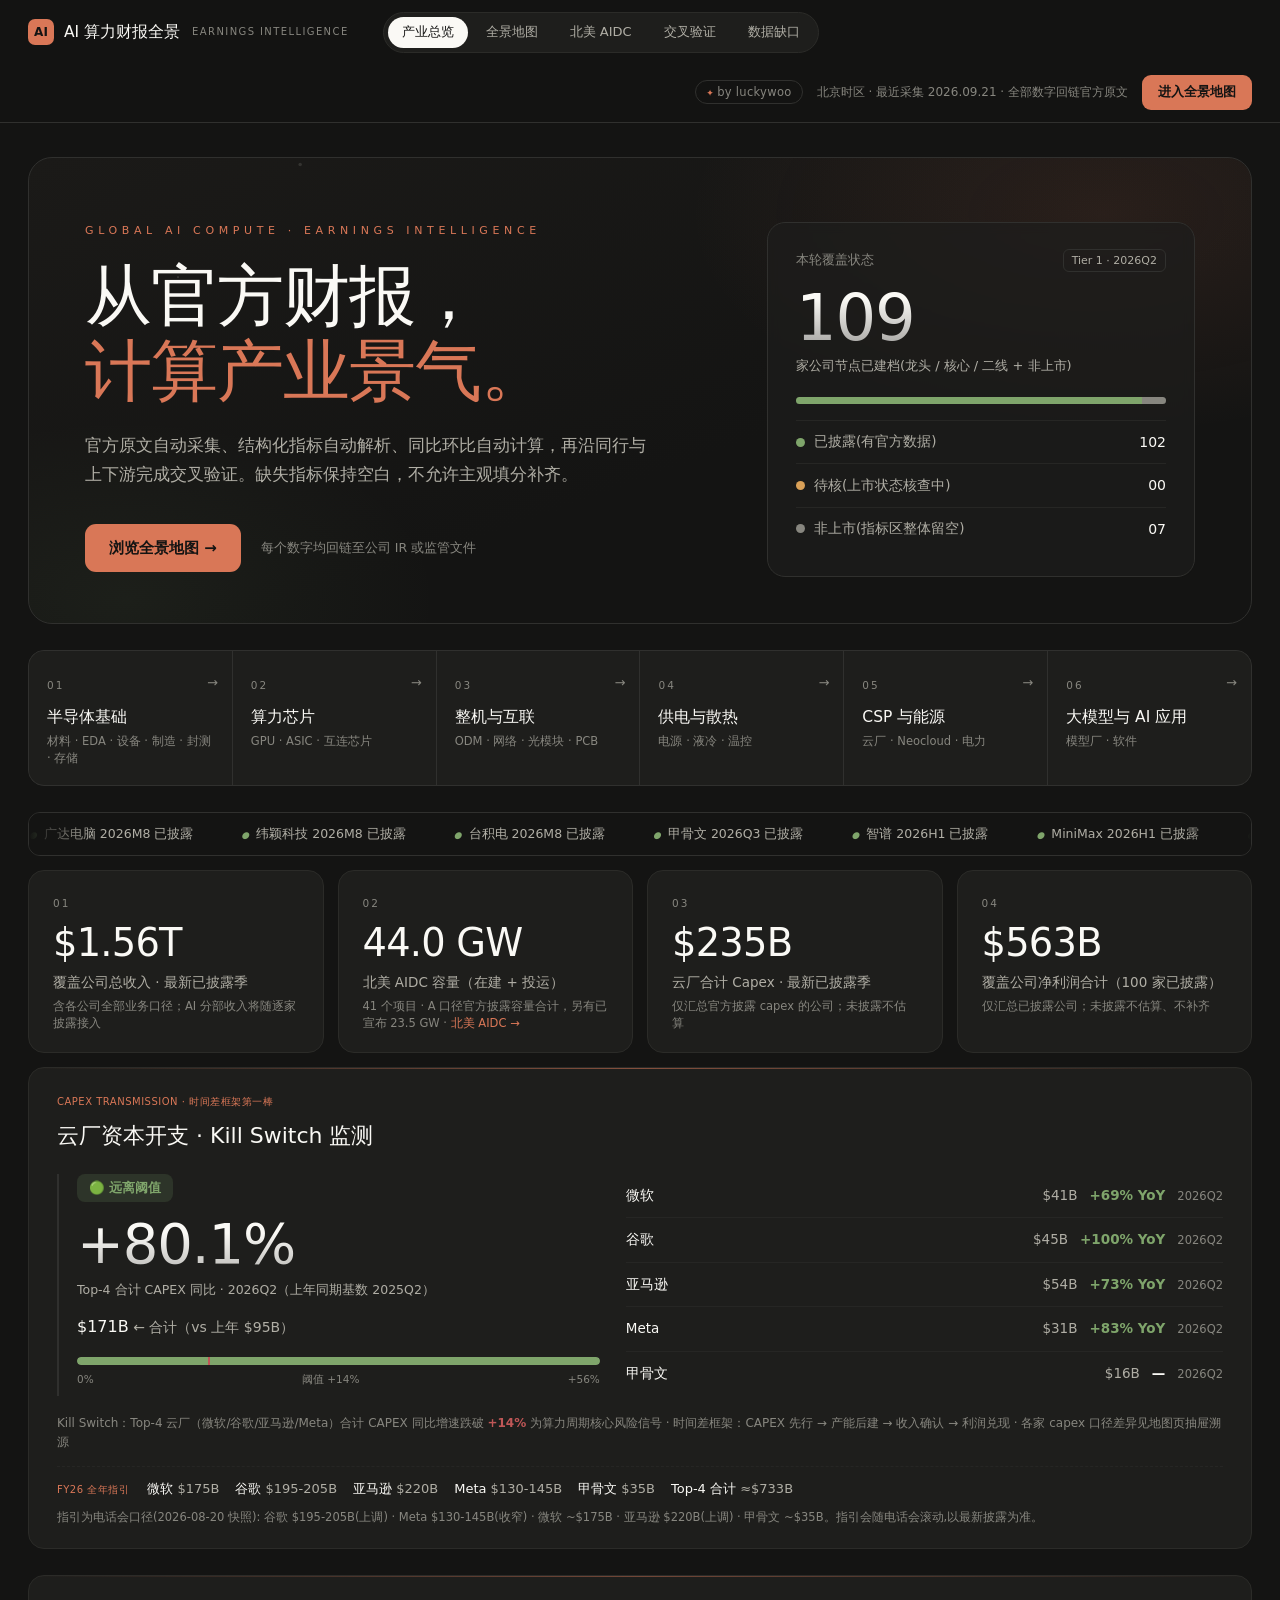
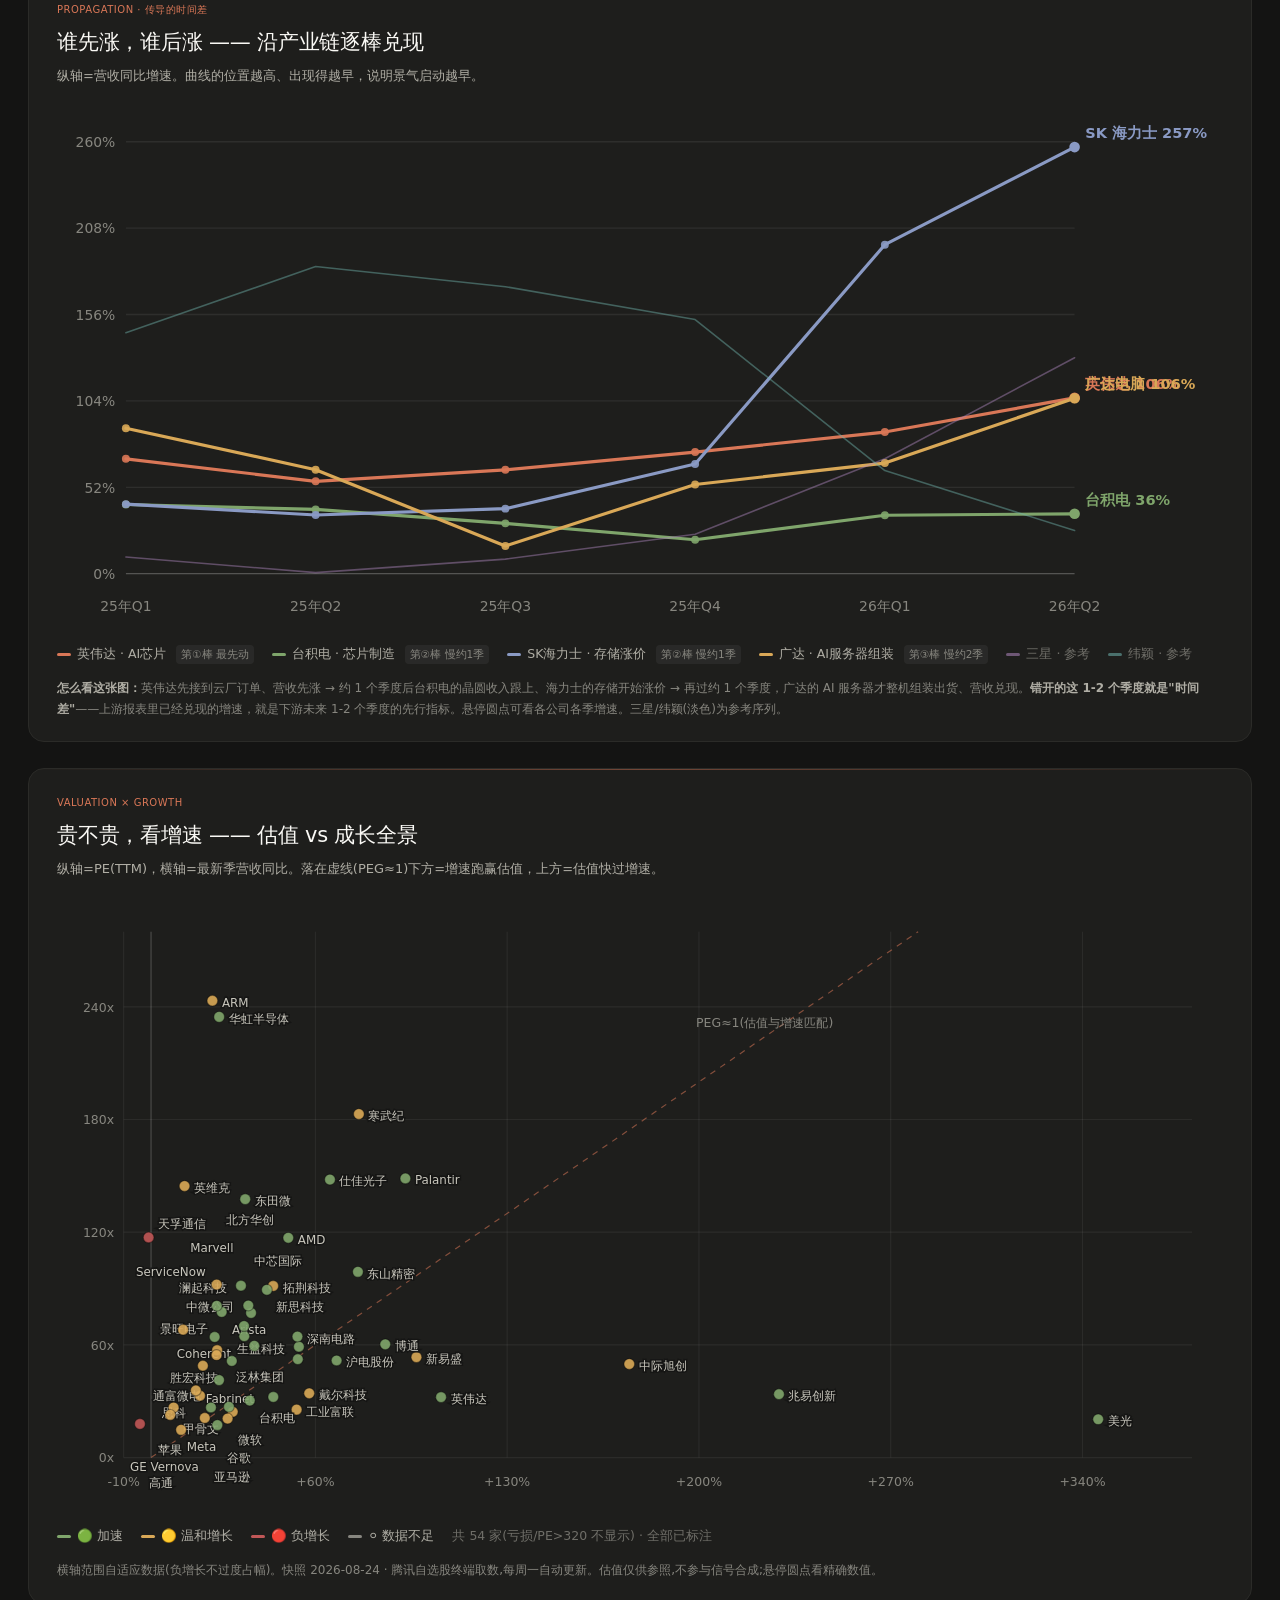
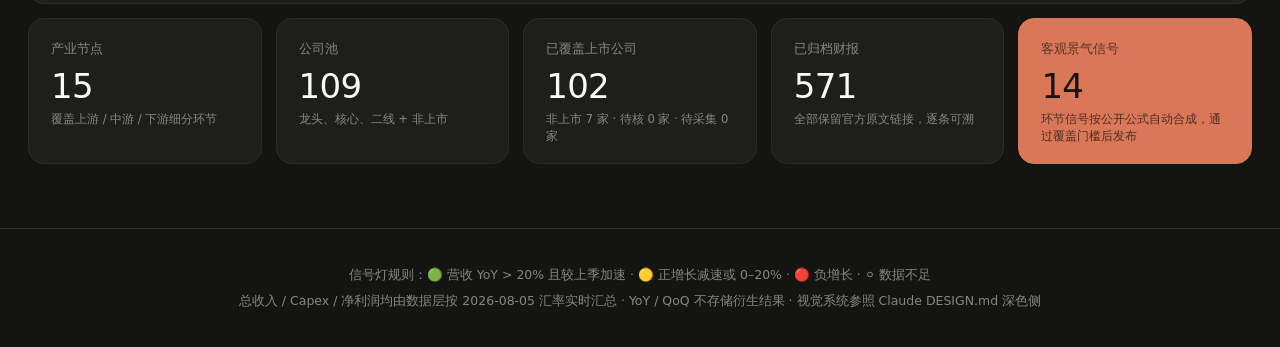
==== commit 7b78b722: "feat(data): 智谱/MiniMax 2026H1 半年度口径入库(642条)+首页KPI改A口径44GW+SW v6+GH Pages部署脚本" ====
--- a/index.html
+++ b/index.html
@@ -17,6 +17,7 @@
     <div class="nav-pills">
       <a href="index.html" class="on">产业总览</a>
       <a href="map.html">全景地图</a>
+      <a href="aidc-us.html">北美 AIDC</a>
       <a href="map.html#verify">交叉验证</a>
       <a href="map.html#gaps">数据缺口</a>
     </div>
@@ -66,8 +67,8 @@
     <div class="bstat reveal">
       <div class="bs-no">02</div>
       <div class="bs-num num" id="stGW" data-count>—</div>
-      <div class="bs-label">北美 AIDC 容量(投运 + 在建)</div>
-      <div class="bs-note">按运营商官方披露容量合计；无数据则留空</div>
+      <div class="bs-label">北美 AIDC 容量（在建 + 投运）</div>
+      <div class="bs-note">A 口径 · 按官方披露容量合计；详见北美 AIDC 页</div>
     </div>
     <div class="bstat reveal">
       <div class="bs-no">03</div>
@@ -147,6 +148,7 @@
 <script src="data/calendar.js"></script>
 <script src="data/valuation.js"></script>
 <script src="data/guidance.js"></script>
+<script src="data/aidc-us.js"></script>
 <script src="js/calc.js"></script>
 <script src="js/render-home.js"></script>
 <script src="js/panels-home.js"></script>
--- a/styles.css
+++ b/styles.css
@@ -216,7 +216,12 @@
   .lane-label{border-right:none;border-bottom:1px dashed var(--line);padding-bottom:12px}
   .cards{padding-left:0}
   .alt-in{grid-template-columns:1fr;gap:44px}
-  .nav-pills{display:none}
+  /* 导航:窄屏不再整组隐藏(整组隐藏会让「北美 AIDC」等入口彻底不可达),
+     改为独占一行 + 横向滚动,入口始终可点 */
+  .nav-pills{order:3;flex:0 0 100%;justify-content:flex-start;overflow-x:auto;
+    -webkit-overflow-scrolling:touch;scrollbar-width:none}
+  .nav-pills::-webkit-scrollbar{display:none}
+  .nav-pills a{white-space:nowrap;font-size:12.5px;padding:5px 12px}
   /* 交叉验证行:平板/手机统一堆叠(mark 单独一列,名称+内容占满) */
   .vrow{grid-template-columns:22px 1fr;gap:4px 10px;padding:12px 0}
   .vrow .vn{grid-column:2;font-size:14px}
@@ -444,10 +449,11 @@
 /* 热力图 */
 .hm-scroll{margin-top:16px;overflow-x:auto;-webkit-overflow-scrolling:touch}
 .hm-grid{min-width:640px}
-.hm-row{display:grid;grid-template-columns:150px 1fr;gap:10px;align-items:center;padding:3px 0}
+.hm-row{display:grid;grid-template-columns:170px 1fr;gap:10px;align-items:center;padding:3px 0}
 .hm-row.hm-head{padding-bottom:6px}
-.hm-lane{font-size:12px;color:var(--sub);display:flex;align-items:center;gap:7px;white-space:nowrap;overflow:hidden;text-overflow:ellipsis}
+.hm-lane{font-size:12px;color:var(--sub);display:flex;align-items:center;gap:7px;min-width:0}
 .hm-lane .dot{flex:none}
+.hm-lane .hm-t{white-space:normal;line-height:1.25;overflow-wrap:break-word;min-width:0}
 .hm-cells{display:grid;grid-template-columns:repeat(6,1fr);gap:4px}
 .hm-v{height:34px;border-radius:6px;display:flex;align-items:center;justify-content:center;font-size:12px;font-weight:500;font-variant-numeric:tabular-nums}
 .hm-n{background:rgba(255,255,255,.03);color:var(--meta)}
@@ -496,8 +502,9 @@
 @media (max-width:960px){
   .lp-inner{padding:20px 16px 16px}
   .lp-inner h2{font-size:18px}
-  .hm-row{grid-template-columns:106px 1fr;gap:8px}
+  .hm-row{grid-template-columns:132px 1fr;gap:8px}
   .hm-lane{font-size:11px}
+  .hm-lane .hm-t{line-height:1.2}
   .hm-v{height:30px;font-size:11px}
   .bl-row{grid-template-columns:88px 1fr 46px;gap:8px}
 }
@@ -537,3 +544,187 @@
 main:not(.home) > .lp-panel{max-width:1360px;margin:26px auto 0;padding:0 28px;box-sizing:border-box}
 main:not(.home) > .lp-panel:first-of-type{margin-top:34px}
 @media (max-width:640px){ main:not(.home) > .lp-panel{padding:0 16px} }
+
+/* ═══ 北美 AIDC 州级地图（aidc-us.html）2026-09-12 ═══ */
+#usmap{display:block;width:100%;height:auto;margin-top:6px}
+#usmap .st{stroke:rgba(250,249,245,.115);stroke-width:.9;stroke-linejoin:round;cursor:pointer;
+  transition:fill .32s ease,stroke .16s ease}
+#usmap .st.nod{cursor:default}
+#usmap .st:hover{stroke:#faf9f5;stroke-width:1.7}
+#usmap .st.sel{stroke:#faf9f5;stroke-width:1.9}
+#usmap .ld{stroke:rgba(250,249,245,.16);stroke-width:.8;pointer-events:none;stroke-dasharray:2 3}
+#usmap .lb{font-family:var(--sans);font-weight:600;letter-spacing:.03em;
+  text-anchor:middle;dominant-baseline:central;pointer-events:none;
+  fill:var(--meta);opacity:.55;transition:fill .32s ease,opacity .3s}
+#usmap .lb.d{fill:var(--text);opacity:.9}
+#usmap .lb.on{fill:var(--text)!important;opacity:1}
+#usmap .lb.hot{fill:#141413!important;opacity:.95}
+.mapbox{position:relative}
+.mtip{position:absolute;left:0;top:0;pointer-events:none;z-index:5;min-width:172px;
+  background:#1a1917;border:1px solid var(--line-strong);border-radius:11px;padding:11px 13px;
+  font-size:12.5px;color:var(--sub);box-shadow:0 10px 30px rgba(0,0,0,.55);
+  opacity:0;transition:opacity .13s ease}
+.mtip.on{opacity:1}
+.mtip .tt{color:var(--text);font-weight:600;font-size:14px;margin-bottom:7px;letter-spacing:.02em}
+.mtip .tr{display:flex;justify-content:space-between;gap:18px;line-height:1.65}
+.mtip .tr b{color:var(--text);font-weight:500;font-variant-numeric:tabular-nums}
+
+/* 状态构成条 */
+.stbar{display:flex;height:9px;border-radius:99px;overflow:hidden;background:var(--line-strong);gap:1.5px;margin-top:9px}
+.stbar i{display:block;height:100%;min-width:2px}
+.stkey{display:flex;flex-wrap:wrap;gap:5px 14px;margin-top:9px;font-size:11.5px;color:var(--meta)}
+.stkey span{display:inline-flex;align-items:center;gap:5px;white-space:nowrap}
+.stkey i{width:8px;height:8px;border-radius:2px;display:inline-block;flex:none}
+.mtip .stkey{gap:4px 12px;font-size:11px}
+.mtip .stbar{margin-top:8px;height:8px}
+
+/* 州排行 */
+.rank{margin-top:14px;border-top:1px solid var(--line-strong)}
+.srow{display:grid;grid-template-columns:38px minmax(0,1fr) 84px;gap:14px;align-items:center;
+  padding:9px 4px;border-bottom:1px solid var(--line);cursor:pointer;transition:background .15s}
+.srow:hover{background:rgba(255,255,255,.035)}
+.srow.nod{cursor:default;opacity:.72}
+.srow .sc{font-weight:600;font-size:12.5px;color:var(--text);letter-spacing:.06em}
+.srow .sn{display:flex;align-items:center;gap:12px;min-width:0;font-size:13px;color:var(--sub)}
+.srow .sn b{color:var(--text);font-weight:500;white-space:nowrap}
+.srow .sbar{flex:1;height:6px;min-width:34px;border-radius:99px;background:var(--line-strong);overflow:hidden}
+.srow .sbar i{display:block;height:100%;border-radius:99px;
+  background:linear-gradient(90deg,rgba(217,119,87,.62),var(--accent));transition:width .7s cubic-bezier(.16,1,.3,1)}
+.srow .sv{text-align:right;font-size:14px;font-weight:500;color:var(--text);font-variant-numeric:tabular-nums}
+.srow .sv em{font-style:normal;font-size:10.5px;color:var(--meta);margin-left:3px}
+
+/* 口径对照 */
+.scope-rows{margin-top:16px;border-top:1px solid var(--line-strong)}
+.scope-row{display:grid;grid-template-columns:50px minmax(0,1fr) 150px 104px;gap:16px;align-items:center;
+  padding:12px 0;border-bottom:1px solid var(--line)}
+.scope-row .stag{font-size:12px;font-weight:600;color:var(--sub);letter-spacing:.06em;
+  border:1px solid var(--line-strong);border-radius:6px;padding:2px 0;text-align:center}
+.scope-row.hot .stag{background:var(--accent);border-color:var(--accent);color:#141413}
+.scope-row .slabel{font-size:13.5px;color:var(--text);font-weight:500;min-width:0;line-height:1.35}
+.scope-row .slabel b{font-size:10px;font-weight:600;color:var(--accent);margin-left:7px;
+  border:1px solid rgba(217,119,87,.45);border-radius:5px;padding:0 5px;vertical-align:1.5px;white-space:nowrap}
+.scope-row .slabel em{display:block;font-style:normal;font-size:11.5px;color:var(--meta);font-weight:400;margin-top:3px;line-height:1.5}
+.scope-row .sbar{height:8px;border-radius:99px;background:var(--line-strong);overflow:hidden}
+.scope-row .sbar i{display:block;height:100%;border-radius:99px;background:var(--line-strong);
+  transition:width .8s cubic-bezier(.16,1,.3,1)}
+.scope-row.hot .sbar i{background:linear-gradient(90deg,rgba(217,119,87,.62),var(--accent))}
+.scope-row:not(.hot) .sbar i{background:#45443f}
+.scope-row .sval{text-align:right;font-size:15px;font-weight:500;color:var(--text);font-variant-numeric:tabular-nums;line-height:1.2}
+.scope-row .sval em{font-style:normal;font-size:10.5px;color:var(--meta);margin-left:3px}
+.scope-row .sval u{display:block;text-decoration:none;font-size:11px;color:var(--meta);font-weight:400;margin-top:3px}
+
+/* 抽屉内项目清单 */
+.pit{margin-top:2px}
+.pi{padding:11px 0;border-bottom:1px solid var(--line)}
+.pi:last-child{border-bottom:none}
+.pi-h{display:flex;gap:10px;align-items:baseline;justify-content:space-between}
+.pi-n{color:var(--text);font-size:13.5px;font-weight:500;line-height:1.35;min-width:0}
+.pi-m{font-size:11.5px;color:var(--meta);margin-top:3px;line-height:1.5}
+.pi-s{font-size:11.5px;color:var(--sub);margin-top:3px;line-height:1.55}
+.chip{font-size:10px;font-weight:600;border-radius:5px;padding:1px 6px;white-space:nowrap;flex:none}
+.chip-operating{background:rgba(127,165,107,.16);color:var(--green)}
+.chip-construction{background:rgba(217,119,87,.16);color:var(--accent)}
+.chip-announced{background:rgba(217,160,87,.16);color:var(--amber)}
+.chip-terminated{background:rgba(192,87,87,.16);color:var(--red)}
+
+@media (max-width:960px){
+  .scope-row{grid-template-columns:50px minmax(0,1fr) 96px;gap:12px}
+  .scope-row .sbar{display:none}
+  .srow{grid-template-columns:34px minmax(0,1fr) 78px;gap:10px}
+}
+@media (max-width:640px){
+  .mapbox{overflow-x:auto;-webkit-overflow-scrolling:touch}
+  #usmap{min-width:700px}
+  .scope-row{grid-template-columns:42px minmax(0,1fr) 84px;gap:10px;padding:10px 0}
+  .scope-row .slabel{font-size:12.5px}
+  .scope-row .slabel em{font-size:11px}
+  .scope-row .sval{font-size:13.5px}
+  .srow .sn{font-size:12px;gap:8px}
+}
+
+/* aidc-us.html：#notes 关键结论列宽加宽（仅本页，不影响 map.html） */
+.alt#notes .vrow{grid-template-columns:26px 162px minmax(0,1fr)}
+@media (max-width:960px){ .alt#notes .vrow{grid-template-columns:22px minmax(0,1fr)} }
+
+/* aidc-us.html：指标切换条内嵌于卡片，去掉吸顶底色与分隔线 */
+#metricBar{position:static;background:none;border-bottom:none;padding:16px 0 2px;margin-bottom:0}
+
+/* ═══ 北美 AIDC · 业主维度（aidc-us.html）2026-09-12 ═══ */
+
+/* 地图上按业主高亮 */
+#usmap .st.own{stroke:rgba(250,249,245,.55);stroke-width:1.15}
+#usmap .st.dim{fill:#1c1c1a;stroke:rgba(250,249,245,.06)}
+#usmap .lb.dim{opacity:.30;fill:var(--meta)}
+
+/* 地图下方业主切换条 */
+.ownerbar{position:static;background:none;border-bottom:none;padding:0;margin:0}
+.ownerbar button{font-size:12px;padding:5px 12px}
+.ownerbar button.on{background:var(--accent);border-color:var(--accent);color:#141413;font-weight:500}
+.own-note{margin-top:10px;min-height:20px;font-size:12px;color:var(--meta);line-height:1.7}
+.own-note b{color:var(--text);font-weight:500;font-variant-numeric:tabular-nums}
+.own-note .sw{display:inline-block;width:10px;height:10px;border-radius:3px;background:#d97757;
+  margin-right:6px;vertical-align:-1px}
+
+/* 业主榜 */
+.olist{margin-top:16px;border-top:1px solid var(--line-strong)}
+.orow{display:grid;grid-template-columns:30px 186px minmax(0,1fr) 96px;column-gap:16px;row-gap:3px;
+  align-items:center;padding:11px 4px;border-bottom:1px solid var(--line);cursor:pointer;
+  transition:background .15s ease}
+.orow:hover{background:rgba(255,255,255,.035)}
+.orow.on{background:rgba(217,119,87,.075)}
+.orow.on .ork,.orow.on .onm b{color:var(--accent)}
+.ork{font-size:12px;font-weight:600;color:var(--meta);letter-spacing:.04em;font-variant-numeric:tabular-nums}
+.onm{display:flex;align-items:center;gap:8px;min-width:0}
+.onm b{color:var(--text);font-weight:500;font-size:13.5px;line-height:1.3}
+.onm .onc{font-size:11px;color:var(--meta);white-space:nowrap;font-variant-numeric:tabular-nums;flex:none}
+.obar{height:7px;border-radius:99px;background:var(--line-strong);overflow:hidden}
+.obar i{display:block;height:100%;border-radius:99px;transition:width .8s cubic-bezier(.16,1,.3,1)}
+.obar i.c-operating{background:linear-gradient(90deg,rgba(127,165,107,.5),var(--green))}
+.obar i.c-construction{background:linear-gradient(90deg,rgba(217,119,87,.5),var(--accent))}
+.obar i.c-announced{background:linear-gradient(90deg,rgba(217,160,87,.45),var(--amber))}
+.obar i.c-mixed,.obar i.c-terminated{background:linear-gradient(90deg,rgba(135,134,127,.45),var(--gray))}
+.ovl{text-align:right;font-size:14px;font-weight:500;color:var(--text);line-height:1.22;font-variant-numeric:tabular-nums}
+.ovl em{font-style:normal;font-size:10.5px;color:var(--meta);margin-left:3px}
+.ovl u{display:block;text-decoration:none;font-size:11px;font-weight:400;color:var(--meta);margin-top:2px}
+.ost{grid-column:2/-1;display:flex;flex-wrap:wrap;gap:4px 6px}
+.ost i{font-style:normal;font-size:10.5px;color:var(--meta);background:rgba(255,255,255,.045);
+  border-radius:5px;padding:1px 6px;white-space:nowrap;font-variant-numeric:tabular-nums}
+.ost i b{color:var(--sub);font-weight:500;margin-left:4px}
+.ost i.more{background:none;padding:1px 0}
+.olist-more{padding:14px 0 2px;text-align:center}
+.olist-more button{background:var(--card);border:1px solid var(--card-bd);color:var(--sub);font-size:12.5px;
+  padding:6px 16px;border-radius:99px;cursor:pointer;font-family:inherit;transition:color .15s,border-color .15s}
+.olist-more button:hover{color:var(--text);border-color:#4d4c48}
+
+/* 业主角色标签 */
+.otag{font-style:normal;font-size:9.5px;font-weight:600;letter-spacing:.03em;white-space:nowrap;flex:none;
+  border:1px solid var(--line-strong);border-radius:5px;padding:1px 5px;color:var(--meta)}
+.otag.self{color:var(--green);border-color:rgba(127,165,107,.38);background:rgba(127,165,107,.1)}
+.otag.lease{color:var(--accent);border-color:rgba(217,119,87,.38);background:rgba(217,119,87,.1)}
+.otag.tbd{color:var(--amber);border-color:rgba(217,160,87,.38);background:rgba(217,160,87,.1)}
+
+/* 抽屉内业主条 */
+.ow-rows{margin-top:6px;border-top:1px solid var(--line)}
+.ow-row{display:grid;grid-template-columns:minmax(0,1fr) 1fr 44px;column-gap:11px;align-items:center;
+  padding:9px 0;border-bottom:1px solid var(--line)}
+.ow-row:last-child{border-bottom:none}
+.ow-name{display:flex;align-items:center;gap:7px;min-width:0}
+.ow-name b{font-size:12.5px;font-weight:500;color:var(--text);white-space:nowrap;overflow:hidden;text-overflow:ellipsis}
+.ow-bar{height:6px;border-radius:99px;background:var(--line-strong);overflow:hidden}
+.ow-bar i{display:block;height:100%;border-radius:99px;
+  background:linear-gradient(90deg,rgba(217,119,87,.65),var(--accent))}
+.ow-val{text-align:right;font-size:13.5px;font-weight:600;color:var(--text);font-variant-numeric:tabular-nums}
+
+@media (max-width:960px){
+  .orow{grid-template-columns:26px 152px minmax(0,1fr) 84px;column-gap:12px}
+}
+@media (max-width:640px){
+  .orow{grid-template-columns:22px minmax(0,1fr) 74px;column-gap:10px;padding:10px 2px}
+  .orow .obar{display:none}
+  .ost{grid-column:1/-1;margin-top:3px}
+  .onm b{font-size:12.5px}
+  .ovl{font-size:13px}
+  .otag{font-size:9px;padding:0 4px}
+  .ow-row{grid-template-columns:minmax(0,1fr) 40px;column-gap:9px}
+  .ow-row .ow-bar{display:none}
+}
